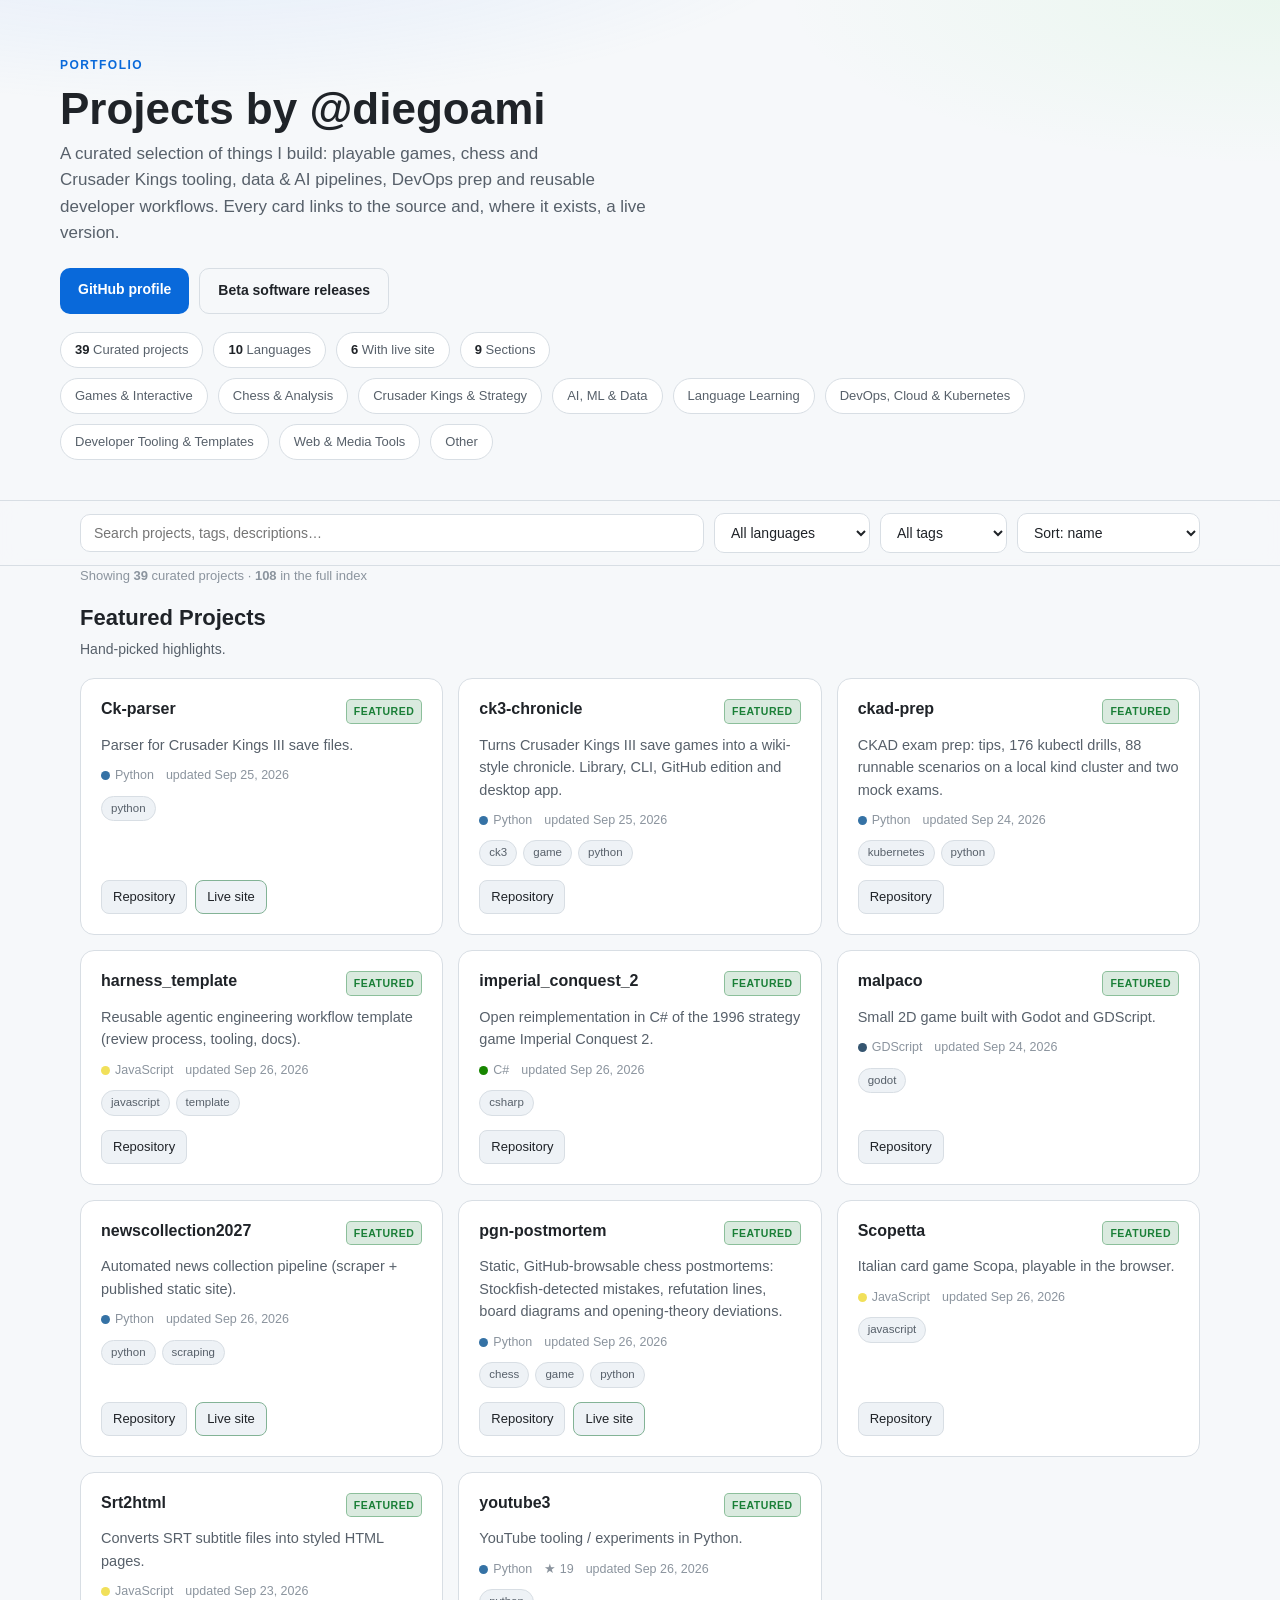
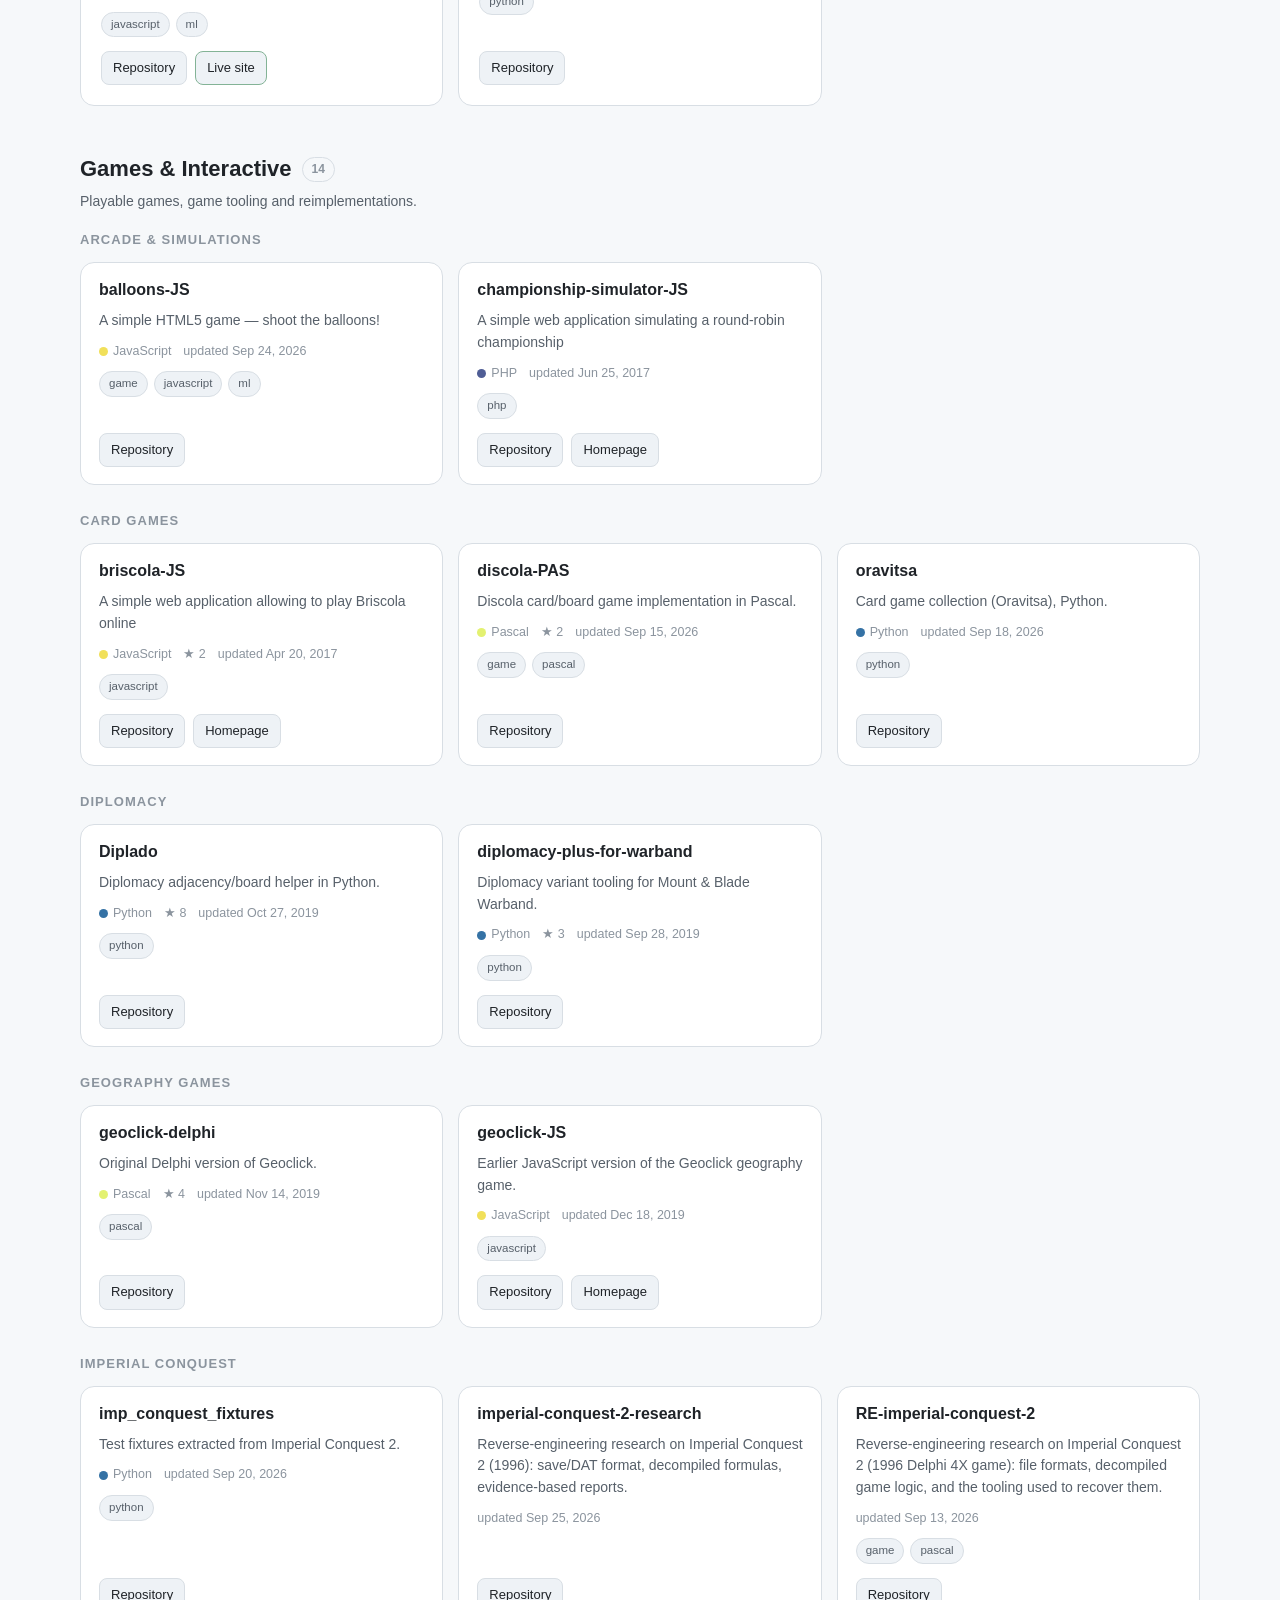
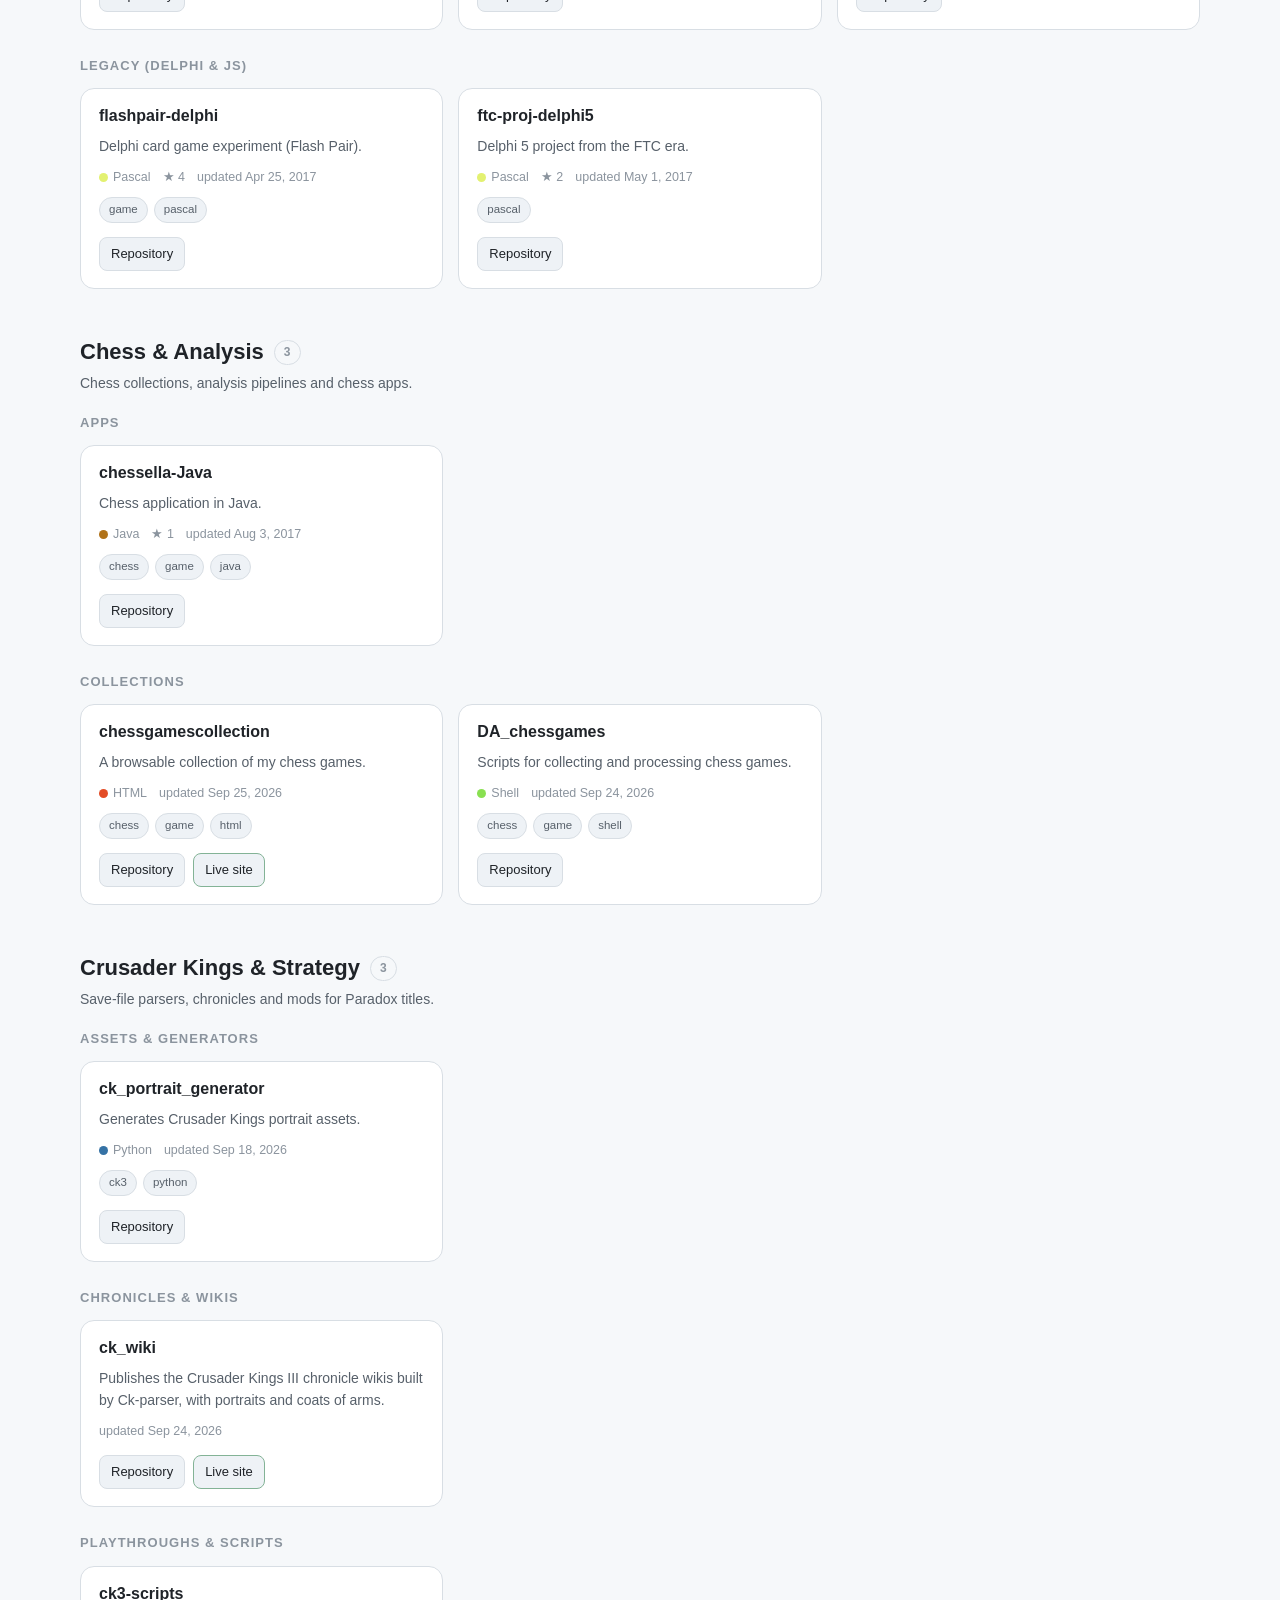
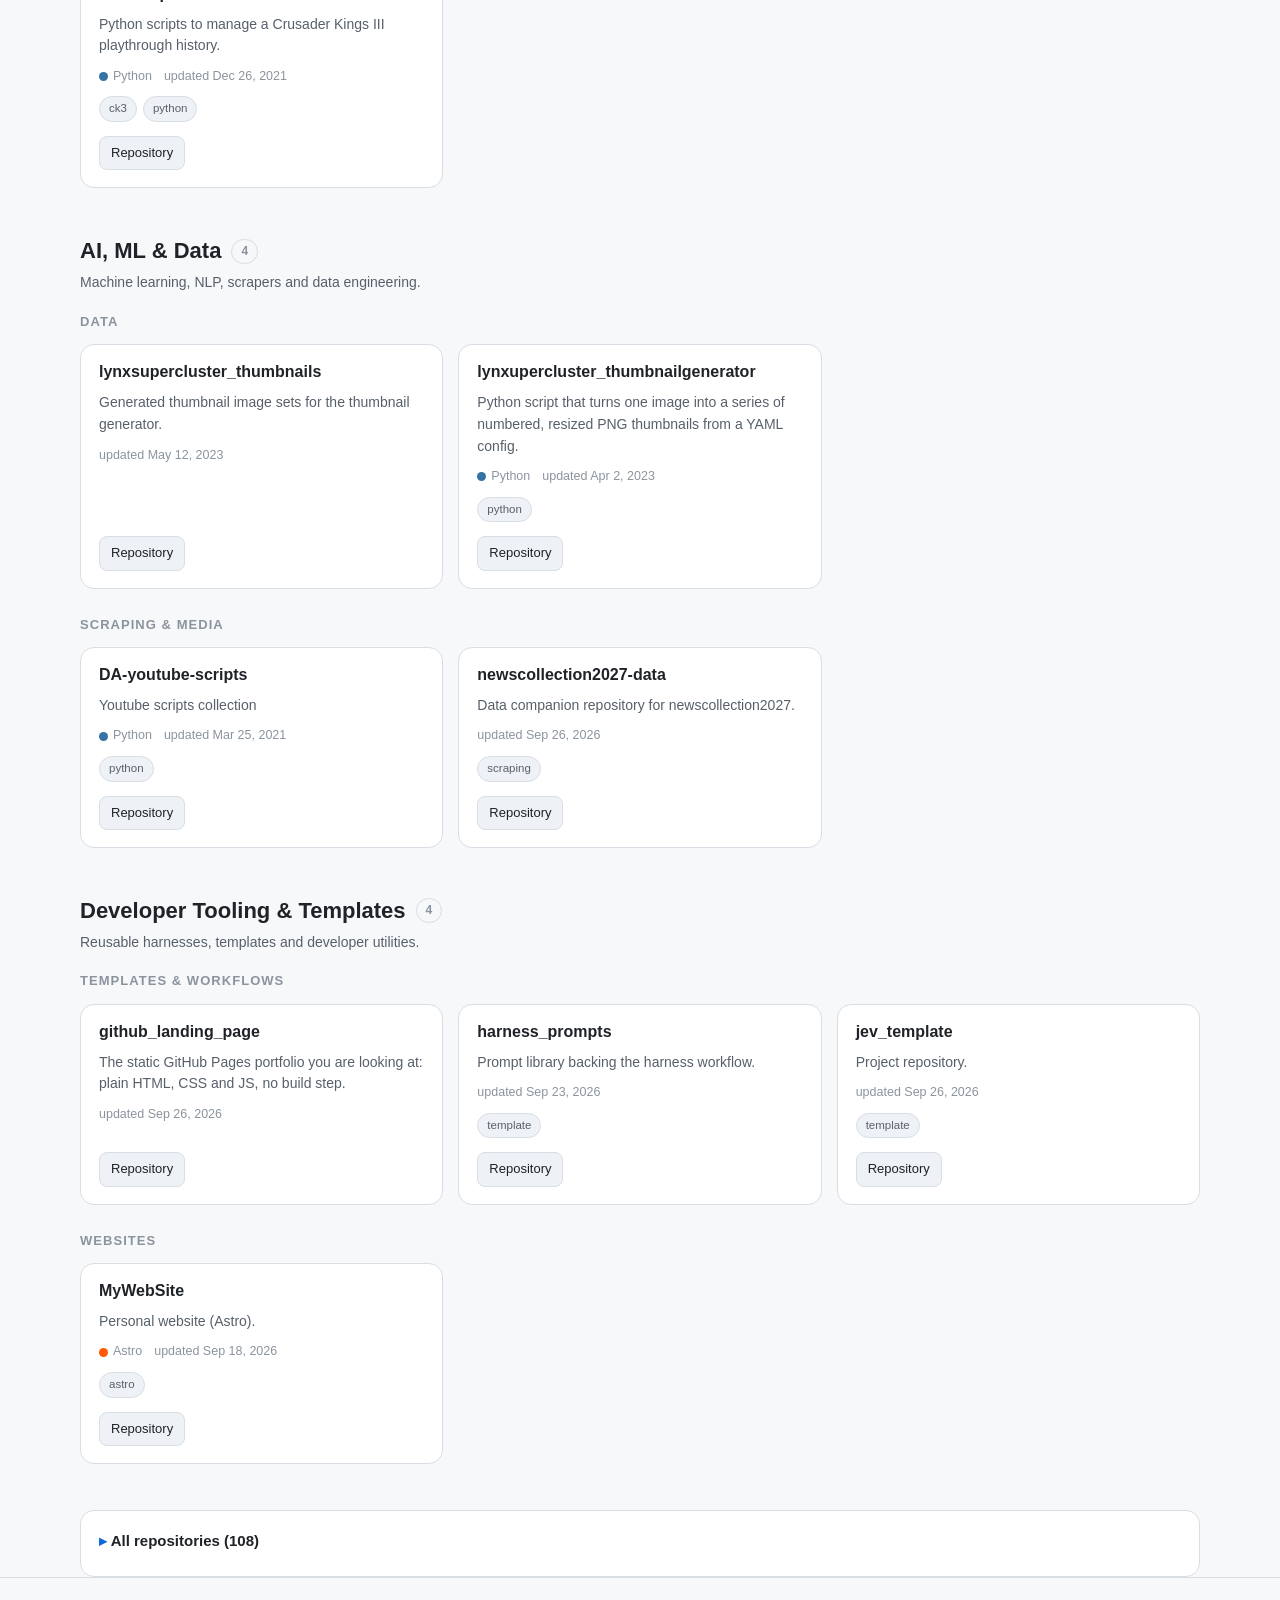
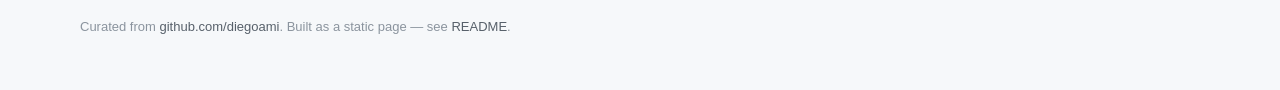
==== index.html @ a75ae745 "Hero actions, curated-only stats; regenerate public data without noise tags and release repos Co-Aut" ====
<!doctype html>
<html lang="en">
<head>
  <meta charset="utf-8" />
  <meta name="viewport" content="width=device-width, initial-scale=1" />
  <title>diegoami — Projects & Portfolio</title>
  <meta name="description" content="A curated overview of open-source projects by diegoami: games, chess tooling, Crusader Kings utilities, AI/data pipelines, DevOps prep and developer tooling." />
  <meta name="author" content="diegoami" />
  <meta property="og:title" content="diegoami — Projects & Portfolio" />
  <meta property="og:description" content="Curated open-source projects: games, chess tooling, Crusader Kings utilities, AI/data pipelines and developer tooling." />
  <meta property="og:type" content="website" />
  <link rel="stylesheet" href="assets/styles.css" />
  <script>window.__SITE_MODE__ = "public";</script>
</head>
<body>
  <header class="hero">
    <div class="wrap hero-inner">
      <div class="eyebrow">Portfolio</div>
      <h1>Projects by @diegoami</h1>
      <p class="lead">
        A curated selection of things I build: playable games, chess and
        Crusader&nbsp;Kings tooling, data &amp; AI pipelines, DevOps prep and
        reusable developer workflows. Every card links to the source and, where
        it exists, a live version.
      </p>
      <div class="hero-actions">
        <a class="btn" href="https://github.com/diegoami" target="_blank" rel="noopener">GitHub profile</a>
        <a class="btn ghost" href="releases.html">Beta software releases</a>
      </div>
      <div class="stats" id="stats"></div>
      <div class="stats" id="nav" style="margin-top:10px"></div>
    </div>
  </header>

  <div class="controls">
    <div class="wrap controls-inner">
      <input id="search" type="search" placeholder="Search projects, tags, descriptions…" aria-label="Search projects" />
      <select id="langFilter" aria-label="Filter by language"></select>
      <select id="tagFilter" aria-label="Filter by tag"></select>
      <select id="sortFilter" aria-label="Sort">
        <option value="name">Sort: name</option>
        <option value="pushed">Sort: recently updated</option>
        <option value="stars">Sort: stars</option>
      </select>
    </div>
  </div>

  <main class="wrap">
    <div id="app"></div>
  </main>

  <footer>
    <div class="wrap">
      <p>
        Curated from <a href="https://github.com/diegoami" target="_blank" rel="noopener">github.com/diegoami</a>.
        Built as a static page — see <a href="README.md">README</a>.
      </p>
    </div>
  </footer>

  <script src="assets/app.js"></script>
</body>
</html>
---- assets/styles.css ----
:root {
  --bg: #0d1117;
  --bg-elev: #161b22;
  --bg-elev-2: #1c2330;
  --border: #2d3540;
  --text: #e6edf3;
  --text-dim: #9aa7b4;
  --text-faint: #6e7d8c;
  --accent: #6ea8fe;
  --accent-2: #7ee787;
  --warn: #f0b429;
  --danger: #ff7b72;
  --radius: 14px;
  --shadow: 0 6px 24px rgba(0, 0, 0, 0.35);
  --max: 1160px;
}

@media (prefers-color-scheme: light) {
  :root {
    --bg: #f6f8fa;
    --bg-elev: #ffffff;
    --bg-elev-2: #eef2f6;
    --border: #d8dee4;
    --text: #1f2328;
    --text-dim: #57606a;
    --text-faint: #8b949e;
    --accent: #0969da;
    --accent-2: #1a7f37;
    --warn: #9a6700;
    --danger: #cf222e;
    --shadow: 0 6px 18px rgba(27, 31, 36, 0.08);
  }
}

* { box-sizing: border-box; }

html { scroll-behavior: smooth; }

body {
  margin: 0;
  background: var(--bg);
  color: var(--text);
  font: 16px/1.55 -apple-system, BlinkMacSystemFont, "Segoe UI", Roboto, Helvetica, Arial, sans-serif;
  -webkit-font-smoothing: antialiased;
}

a { color: var(--accent); text-decoration: none; }
a:hover { text-decoration: underline; }

.wrap { max-width: var(--max); margin: 0 auto; padding: 0 20px; }

/* ---------- Hero ---------- */
.hero {
  border-bottom: 1px solid var(--border);
  background:
    radial-gradient(1100px 340px at 15% -20%, rgba(110, 168, 254, 0.16), transparent 60%),
    radial-gradient(900px 300px at 100% 0%, rgba(126, 231, 135, 0.10), transparent 55%);
}
.hero-inner { padding: 56px 0 40px; }
.eyebrow {
  text-transform: uppercase;
  letter-spacing: 0.12em;
  font-size: 12px;
  font-weight: 700;
  color: var(--accent);
}
.hero h1 { margin: 10px 0 8px; font-size: clamp(28px, 5vw, 44px); line-height: 1.1; }
.hero p.lead { max-width: 62ch; color: var(--text-dim); font-size: 17px; margin: 0 0 22px; }

.stats { display: flex; flex-wrap: wrap; gap: 10px; margin-top: 6px; }
.stat {
  background: var(--bg-elev);
  border: 1px solid var(--border);
  border-radius: 999px;
  padding: 7px 14px;
  font-size: 13px;
  color: var(--text-dim);
}
.stat b { color: var(--text); }

/* ---------- Admin banner ---------- */
.admin-banner {
  background: linear-gradient(90deg, rgba(240, 180, 41, 0.18), rgba(255, 123, 114, 0.14));
  border-bottom: 1px solid var(--border);
  color: var(--text);
  font-size: 14px;
  padding: 10px 0;
}
.admin-banner .wrap { display: flex; gap: 10px; align-items: center; flex-wrap: wrap; }
.admin-banner strong { color: var(--warn); }

/* ---------- Controls ---------- */
.controls {
  position: sticky;
  top: 0;
  z-index: 20;
  background: color-mix(in srgb, var(--bg) 88%, transparent);
  backdrop-filter: blur(10px);
  border-bottom: 1px solid var(--border);
  padding: 12px 0;
}
.controls-inner { display: flex; gap: 10px; flex-wrap: wrap; align-items: center; }
.controls input[type="search"] {
  flex: 1 1 240px;
  min-width: 180px;
  background: var(--bg-elev);
  border: 1px solid var(--border);
  color: var(--text);
  border-radius: 10px;
  padding: 10px 13px;
  font-size: 14px;
}
.controls select {
  background: var(--bg-elev);
  border: 1px solid var(--border);
  color: var(--text);
  border-radius: 10px;
  padding: 10px 12px;
  font-size: 14px;
}
.controls input:focus, .controls select:focus { outline: 2px solid var(--accent); outline-offset: 1px; }
.result-count { color: var(--text-faint); font-size: 13px; margin-left: auto; }

/* ---------- Sections ---------- */
main { padding: 32px 0 64px; }
.section { margin-bottom: 46px; scroll-margin-top: 84px; }
.section-head { margin-bottom: 18px; }
.section-head h2 { margin: 0 0 4px; font-size: 22px; display: flex; align-items: center; gap: 10px; }
.section-head h2 .count {
  font-size: 12px; font-weight: 600; color: var(--text-faint);
  border: 1px solid var(--border); border-radius: 999px; padding: 2px 9px;
}
.section-head p { margin: 0; color: var(--text-dim); font-size: 14px; }

.subsection { margin: 0 0 26px; }
.subsection h3 {
  margin: 0 0 12px;
  font-size: 13px;
  text-transform: uppercase;
  letter-spacing: 0.08em;
  color: var(--text-faint);
  font-weight: 700;
}

/* ---------- Cards ---------- */
.grid { display: grid; gap: 15px; grid-template-columns: repeat(auto-fill, minmax(310px, 1fr)); }
.grid.featured { grid-template-columns: repeat(auto-fill, minmax(340px, 1fr)); }

.card {
  background: var(--bg-elev);
  border: 1px solid var(--border);
  border-radius: var(--radius);
  padding: 17px 18px;
  display: flex;
  flex-direction: column;
  gap: 10px;
  transition: transform 0.14s ease, border-color 0.14s ease, box-shadow 0.14s ease;
}
.card:hover { transform: translateY(-3px); border-color: color-mix(in srgb, var(--accent) 55%, var(--border)); box-shadow: var(--shadow); }
.card.featured { padding: 20px; }
.card.is-private { border-left: 3px solid var(--danger); }
.card.is-archived { border-left: 3px solid var(--text-faint); opacity: 0.92; }
.card.is-fork { border-left: 3px solid var(--warn); }

.card-top { display: flex; align-items: flex-start; gap: 10px; justify-content: space-between; }
.card h4 { margin: 0; font-size: 16px; line-height: 1.25; word-break: break-word; }
.card h4 a { color: var(--text); }
.card h4 a:hover { color: var(--accent); text-decoration: none; }
.card .summary { margin: 0; color: var(--text-dim); font-size: 14px; }
.card.featured .summary { font-size: 14.5px; }

/* ---------- Beta release directory ---------- */
#releases.grid { grid-template-columns: repeat(auto-fill, minmax(min(100%, 310px), 1fr)); }
.release-card h3 { margin: 0; font-size: 17px; line-height: 1.25; }
.release-card .card-top { align-items: center; }
.release-badge { color: var(--accent-2); background: color-mix(in srgb, var(--accent-2) 14%, transparent); border-color: color-mix(in srgb, var(--accent-2) 38%, transparent); }
.release-hint { margin: 0; color: var(--text-faint); font-size: 13px; }

.meta { display: flex; flex-wrap: wrap; gap: 6px 12px; color: var(--text-faint); font-size: 12.5px; align-items: center; }
.lang-dot { width: 9px; height: 9px; border-radius: 50%; display: inline-block; margin-right: 5px; vertical-align: middle; }

.tags { display: flex; flex-wrap: wrap; gap: 6px; }
.tag {
  font-size: 11.5px;
  color: var(--text-dim);
  background: var(--bg-elev-2);
  border: 1px solid var(--border);
  border-radius: 999px;
  padding: 3px 9px;
  cursor: pointer;
}
.tag:hover { color: var(--text); border-color: var(--accent); }

.badges { display: flex; flex-wrap: wrap; gap: 5px; }
.badge {
  font-size: 10.5px; font-weight: 700; text-transform: uppercase; letter-spacing: 0.05em;
  border-radius: 5px; padding: 3px 7px; border: 1px solid transparent;
}
.badge.private { background: color-mix(in srgb, var(--danger) 18%, transparent); color: var(--danger); border-color: color-mix(in srgb, var(--danger) 40%, transparent); }
.badge.archived { background: color-mix(in srgb, var(--text-faint) 18%, transparent); color: var(--text-dim); border-color: var(--border); }
.badge.fork { background: color-mix(in srgb, var(--warn) 16%, transparent); color: var(--warn); border-color: color-mix(in srgb, var(--warn) 40%, transparent); }
.badge.make-public { background: color-mix(in srgb, var(--accent-2) 16%, transparent); color: var(--accent-2); border-color: color-mix(in srgb, var(--accent-2) 40%, transparent); }

.links { display: flex; flex-wrap: wrap; gap: 8px; margin-top: auto; padding-top: 4px; }
.links a {
  font-size: 13px; border: 1px solid var(--border); border-radius: 8px; padding: 6px 11px;
  color: var(--text); background: var(--bg-elev-2); display: inline-flex; align-items: center; gap: 6px;
}
.links a:hover { border-color: var(--accent); color: var(--accent); text-decoration: none; }
.links a.live { border-color: color-mix(in srgb, var(--accent-2) 45%, var(--border)); }

.reason {
  font-size: 12.5px;
  color: var(--text-faint);
  border-top: 1px dashed var(--border);
  padding-top: 9px;
  margin-top: 2px;
}
.reason b { color: var(--text-dim); }

.empty { color: var(--text-faint); padding: 18px 0; }

/* ---------- Legend ---------- */
.legend { display: flex; flex-wrap: wrap; gap: 8px; margin: 0 0 28px; }
.legend .badge { cursor: default; }

footer {
  border-top: 1px solid var(--border);
  color: var(--text-faint);
  font-size: 13px;
  padding: 26px 0 40px;
}
footer a { color: var(--text-dim); }

/* ---------- Passphrase gate (admin) ---------- */
.gate {
  max-width: 460px;
  margin: 72px auto;
  background: var(--bg-elev);
  border: 1px solid var(--border);
  border-radius: var(--radius);
  padding: 30px;
  box-shadow: var(--shadow);
}
.gate h2 { margin: 0 0 6px; font-size: 20px; }
.gate p { color: var(--text-dim); font-size: 14px; margin: 0 0 18px; }
.gate label { display: block; font-size: 13px; color: var(--text-dim); margin-bottom: 6px; }
.gate input {
  width: 100%;
  background: var(--bg);
  border: 1px solid var(--border);
  color: var(--text);
  border-radius: 10px;
  padding: 11px 13px;
  font-size: 15px;
  margin-bottom: 14px;
}
.gate button, .btn {
  background: var(--accent);
  color: #fff;
  border: 0;
  border-radius: 10px;
  padding: 11px 18px;
  font-size: 14px;
  font-weight: 600;
  cursor: pointer;
}
.gate button:hover, .btn:hover { filter: brightness(1.08); }
.gate .error { color: var(--danger); font-size: 13px; margin-top: 12px; min-height: 18px; }
.gate .hint { color: var(--text-faint); font-size: 12px; margin-top: 14px; }

/* ---------- Dashboard (admin) ---------- */
.panels { display: grid; gap: 15px; grid-template-columns: repeat(auto-fit, minmax(260px, 1fr)); margin-bottom: 28px; }
.panel { background: var(--bg-elev); border: 1px solid var(--border); border-radius: var(--radius); padding: 16px 18px; }
.panel h3 { margin: 0 0 12px; font-size: 14px; text-transform: uppercase; letter-spacing: 0.06em; color: var(--text-faint); }
.bar-row { display: grid; grid-template-columns: 130px 1fr 44px; align-items: center; gap: 10px; font-size: 13px; margin-bottom: 7px; }
.bar-row .bar-label { color: var(--text-dim); white-space: nowrap; overflow: hidden; text-overflow: ellipsis; }
.bar-track { background: var(--bg-elev-2); border-radius: 999px; height: 8px; overflow: hidden; }
.bar-fill { height: 100%; border-radius: 999px; background: linear-gradient(90deg, var(--accent), var(--accent-2)); }
.bar-row .bar-num { text-align: right; color: var(--text-faint); }

/* ---------- Table (admin) ---------- */
.table-wrap { overflow: auto; border: 1px solid var(--border); border-radius: var(--radius); background: var(--bg-elev); }
table.repos { width: 100%; border-collapse: collapse; font-size: 13px; min-width: 900px; }
table.repos th, table.repos td { padding: 9px 12px; text-align: left; border-bottom: 1px solid var(--border); vertical-align: top; }
table.repos thead th { position: sticky; top: 0; background: var(--bg-elev-2); color: var(--text-dim); font-size: 11.5px; text-transform: uppercase; letter-spacing: 0.05em; z-index: 1; }
table.repos tbody tr:hover { background: color-mix(in srgb, var(--accent) 7%, transparent); }
table.repos td.name a { color: var(--text); font-weight: 600; }
table.repos td.name a:hover { color: var(--accent); }
table.repos .cell-tags { color: var(--text-faint); font-size: 12px; }
table.repos .why { color: var(--text-faint); font-size: 12px; max-width: 320px; }

/* ---------- Full index (public appendix) ---------- */
details.appendix {
  border: 1px solid var(--border);
  border-radius: var(--radius);
  background: var(--bg-elev);
  padding: 4px 18px 10px;
  margin-top: 10px;
}
details.appendix > summary {
  cursor: pointer;
  font-weight: 600;
  font-size: 15px;
  padding: 14px 0;
  list-style: none;
}
details.appendix > summary::-webkit-details-marker { display: none; }
details.appendix > summary::before { content: "▸ "; color: var(--accent); }
details.appendix[open] > summary::before { content: "▾ "; }
details.appendix .appendix-note { color: var(--text-faint); font-size: 13px; margin: 0 0 14px; }
.index-group { margin-bottom: 18px; }
.index-group h4 { margin: 0 0 8px; font-size: 12px; text-transform: uppercase; letter-spacing: 0.07em; color: var(--text-faint); }
.index-rows { display: grid; gap: 2px; }
.index-row {
  display: grid;
  grid-template-columns: minmax(180px, 1.4fr) 110px 1fr auto;
  gap: 12px;
  align-items: baseline;
  padding: 6px 4px;
  border-bottom: 1px dashed var(--border);
  font-size: 13.5px;
}
.index-row:last-child { border-bottom: 0; }
.index-row .idx-name { font-weight: 600; }
.index-row .idx-name a { color: var(--text); }
.index-row .idx-name a:hover { color: var(--accent); }
.index-row .idx-lang { color: var(--text-faint); font-size: 12.5px; }
.index-row .idx-desc { color: var(--text-dim); font-size: 12.5px; overflow: hidden; text-overflow: ellipsis; white-space: nowrap; }
.index-row .idx-links a { font-size: 12px; margin-left: 10px; color: var(--text-dim); }
.index-row .idx-links a:hover { color: var(--accent); }
.index-row .legacy-flag { color: var(--warn); font-size: 10.5px; font-weight: 700; text-transform: uppercase; margin-left: 8px; }

@media (max-width: 560px) {
  .hero-inner { padding: 40px 0 30px; }
  .grid { grid-template-columns: 1fr; }
  .result-count { width: 100%; margin-left: 0; }
  .index-row { grid-template-columns: 1fr; gap: 2px; }
  .index-row .idx-desc { white-space: normal; }
}

/* ---------- Admin write actions ---------- */
.conn-row { display: flex; gap: 10px; flex-wrap: wrap; align-items: center; margin-bottom: 10px; }
.conn-row input {
  flex: 1 1 280px;
  min-width: 200px;
  background: var(--bg);
  border: 1px solid var(--border);
  color: var(--text);
  border-radius: 10px;
  padding: 9px 12px;
  font-size: 14px;
}
.conn-state { font-size: 13px; color: var(--text-dim); display: flex; align-items: center; gap: 8px; }
.btn.small { padding: 5px 10px; font-size: 12px; font-weight: 600; border-radius: 7px; }
.btn.ghost { background: transparent; color: var(--text); border: 1px solid var(--border); }
.btn.ghost:hover { border-color: var(--accent); color: var(--accent); filter: none; }
.btn:disabled { opacity: 0.45; cursor: not-allowed; }
.row-actions { display: flex; gap: 6px; flex-wrap: wrap; }
.status { font-size: 13px; margin-top: 8px; min-height: 16px; }
.status.ok { color: var(--accent-2); }
.status.err { color: var(--danger); }
table.repos tr.dirty { background: color-mix(in srgb, var(--warn) 10%, transparent); }
.changed-flag { color: var(--warn); }

.hero-actions { display: flex; flex-wrap: wrap; gap: 10px; margin: 0 0 18px; }
.hero-actions .btn { display: inline-block; text-decoration: none; }
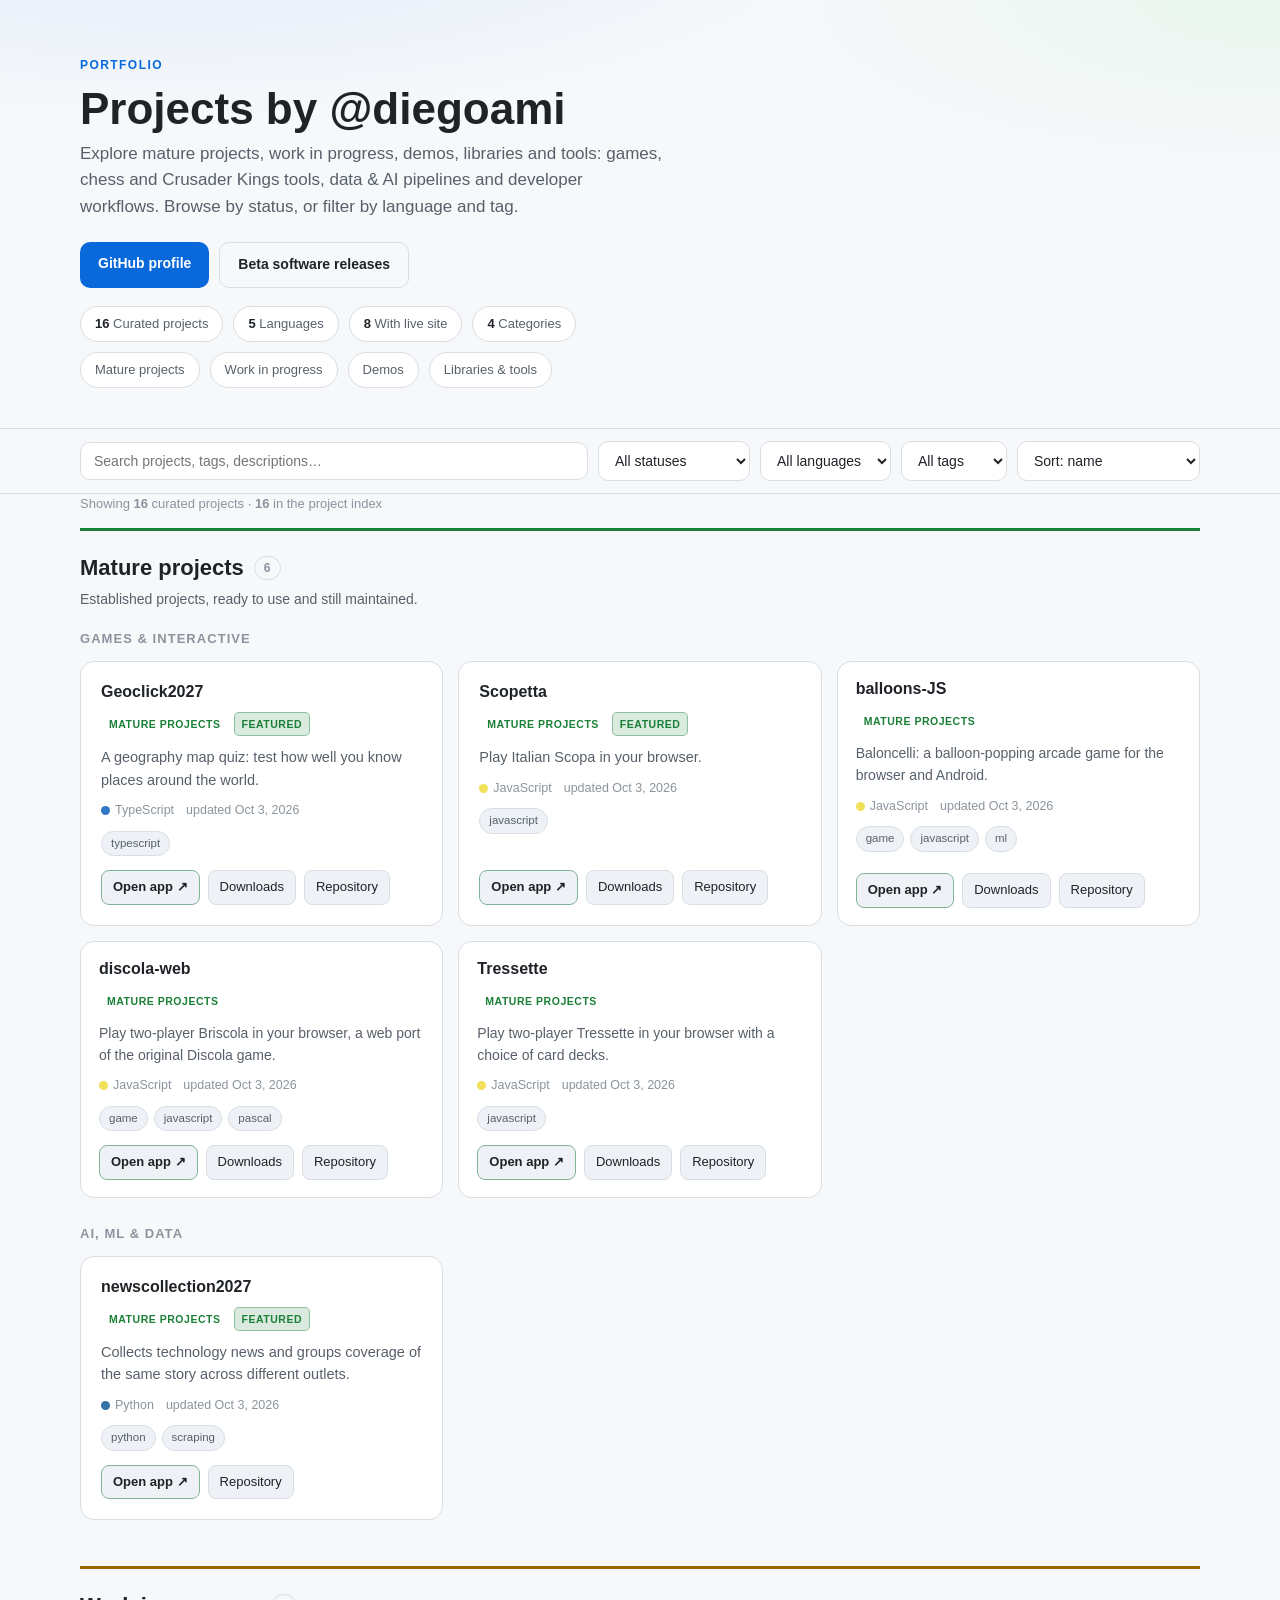
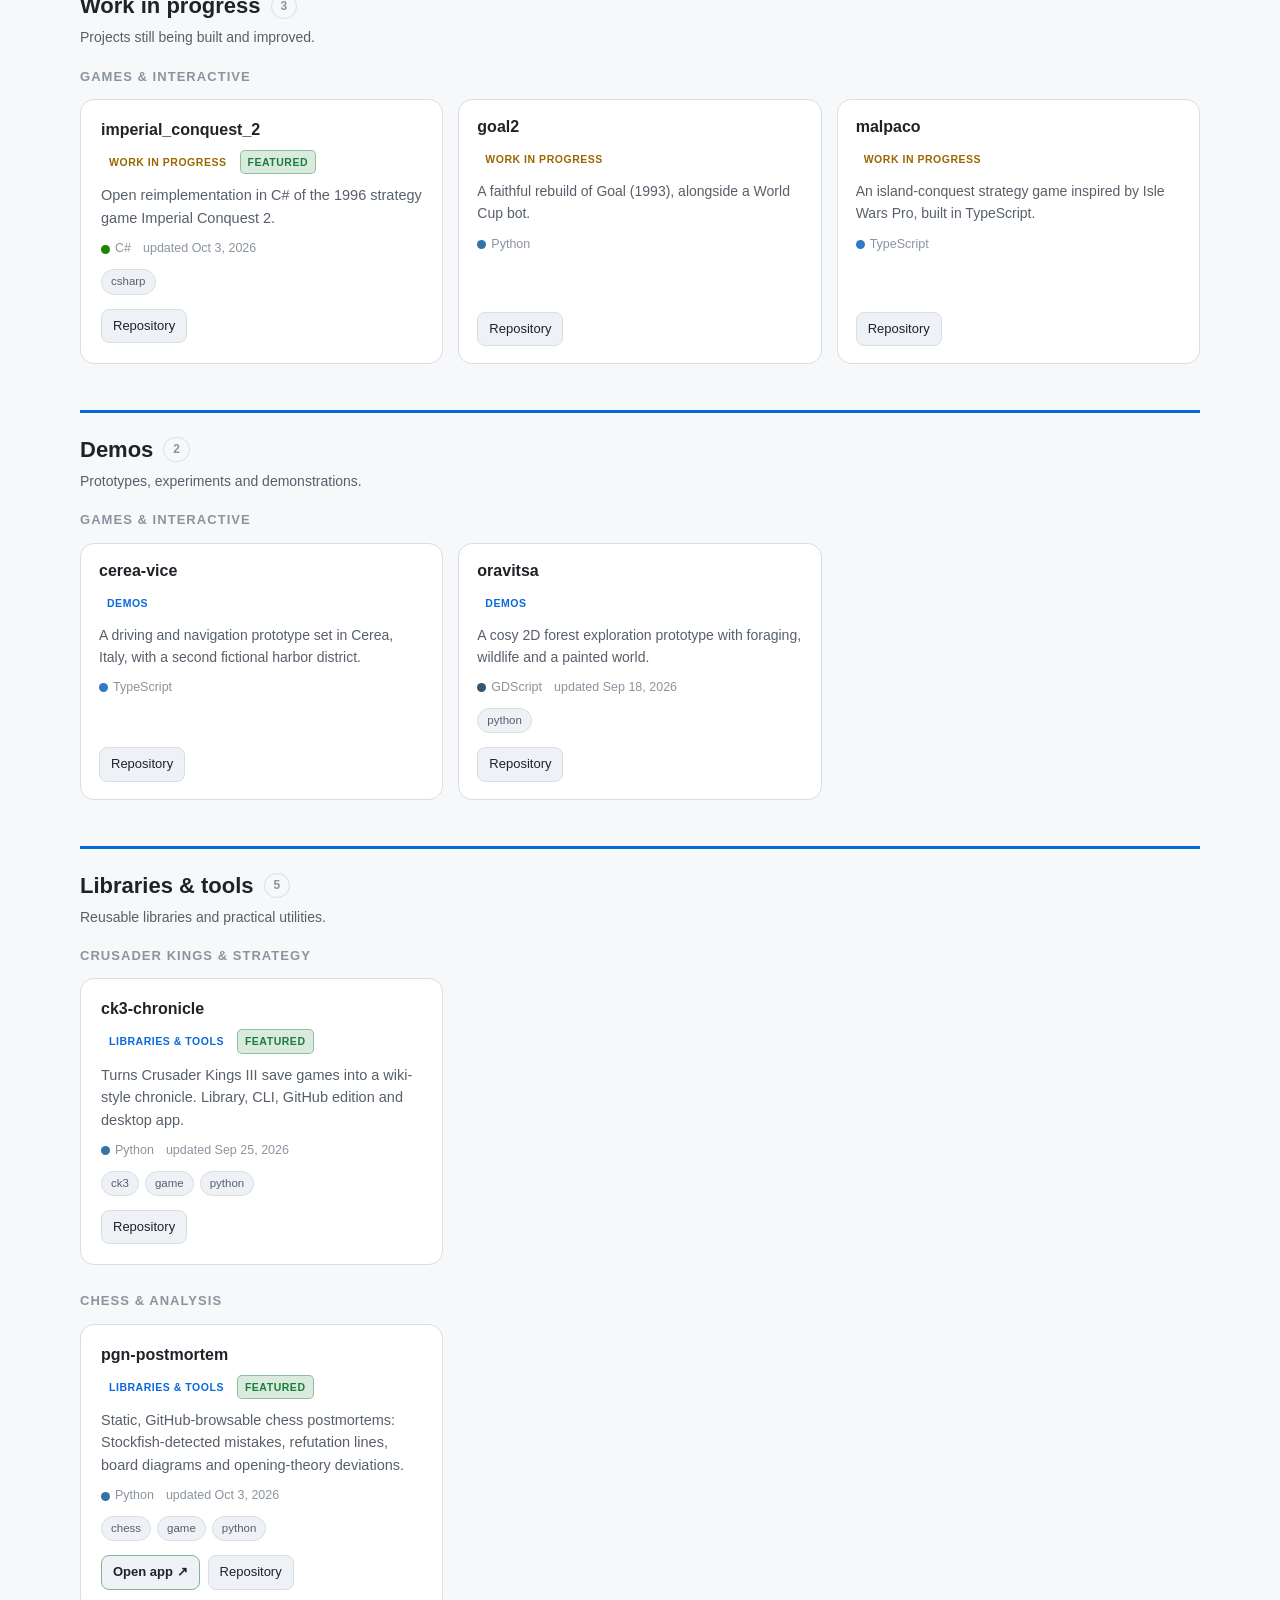
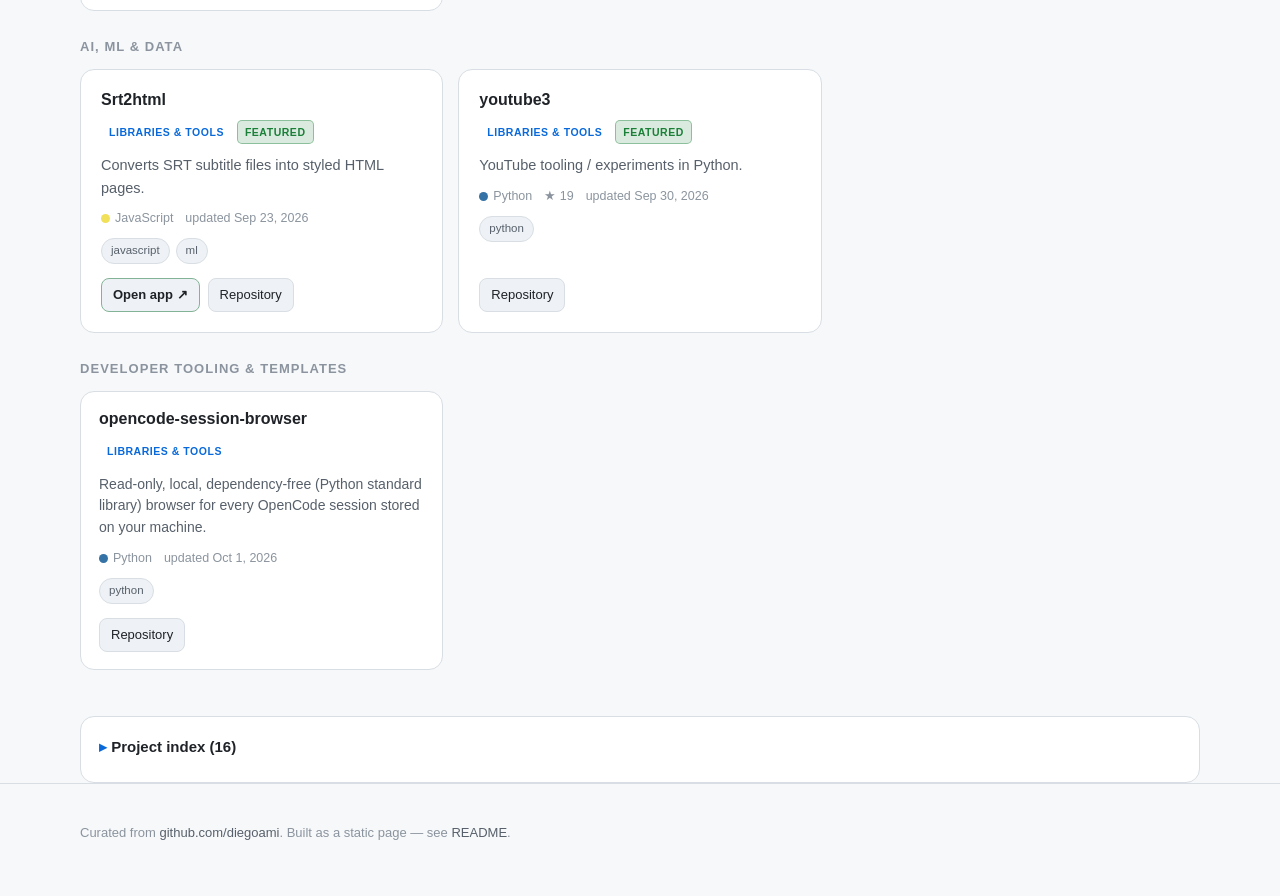
==== commit a66f2b11: "Organize portfolio into configurable project categories" ====
--- a/index.html
+++ b/index.html
@@ -18,23 +18,23 @@
       <div class="eyebrow">Portfolio</div>
       <h1>Projects by @diegoami</h1>
       <p class="lead">
-        A curated selection of things I build: playable games, chess and
-        Crusader&nbsp;Kings tooling, data &amp; AI pipelines, DevOps prep and
-        reusable developer workflows. Every card links to the source and, where
-        it exists, a live version.
+        Explore mature projects, work in progress, demos, libraries and tools: games, chess and
+        Crusader&nbsp;Kings tools, data &amp; AI pipelines and developer workflows.
+        Browse by status, or filter by language and tag.
       </p>
       <div class="hero-actions">
         <a class="btn" href="https://github.com/diegoami" target="_blank" rel="noopener">GitHub profile</a>
         <a class="btn ghost" href="releases.html">Beta software releases</a>
       </div>
       <div class="stats" id="stats"></div>
-      <div class="stats" id="nav" style="margin-top:10px"></div>
+      <nav class="stats" id="nav" style="margin-top:10px" aria-label="Project categories"></nav>
     </div>
   </header>
 
   <div class="controls">
     <div class="wrap controls-inner">
       <input id="search" type="search" placeholder="Search projects, tags, descriptions…" aria-label="Search projects" />
+      <select id="statusFilter" aria-label="Filter by project status"></select>
       <select id="langFilter" aria-label="Filter by language"></select>
       <select id="tagFilter" aria-label="Filter by tag"></select>
       <select id="sortFilter" aria-label="Sort">
@@ -58,6 +58,6 @@
     </div>
   </footer>
 
-  <script src="assets/app.js"></script>
+  <script type="module" src="assets/app.js"></script>
 </body>
 </html>
--- a/assets/styles.css
+++ b/assets/styles.css
@@ -56,7 +56,7 @@
     radial-gradient(1100px 340px at 15% -20%, rgba(110, 168, 254, 0.16), transparent 60%),
     radial-gradient(900px 300px at 100% 0%, rgba(126, 231, 135, 0.10), transparent 55%);
 }
-.hero-inner { padding: 56px 0 40px; }
+.hero-inner { padding: 56px 20px 40px; }
 .eyebrow {
   text-transform: uppercase;
   letter-spacing: 0.12em;
@@ -131,6 +131,17 @@
   border: 1px solid var(--border); border-radius: 999px; padding: 2px 9px;
 }
 .section-head p { margin: 0; color: var(--text-dim); font-size: 14px; }
+.status-section { border-top: 3px solid var(--border); padding-top: 20px; }
+.status-section.status-mature { border-color: var(--accent-2); }
+.status-section.status-wip { border-color: var(--warn); }
+.status-section.status-demo { border-color: var(--accent); }
+.status-section.status-tools { border-color: var(--accent); }
+.badge.status-mature { color: var(--accent-2); }
+.badge.status-wip { color: var(--warn); }
+.badge.status-demo { color: var(--accent); }
+.badge.status-tools { color: var(--accent); }
+.links a.live { font-weight: 700; }
+.status-section .card-top { flex-direction: column; }
 
 .subsection { margin: 0 0 26px; }
 .subsection h3 {
@@ -332,7 +343,8 @@
 .index-row .legacy-flag { color: var(--warn); font-size: 10.5px; font-weight: 700; text-transform: uppercase; margin-left: 8px; }
 
 @media (max-width: 560px) {
-  .hero-inner { padding: 40px 0 30px; }
+  .hero-inner { padding: 40px 20px 30px; }
+  .controls { position: static; }
   .grid { grid-template-columns: 1fr; }
   .result-count { width: 100%; margin-left: 0; }
   .index-row { grid-template-columns: 1fr; gap: 2px; }
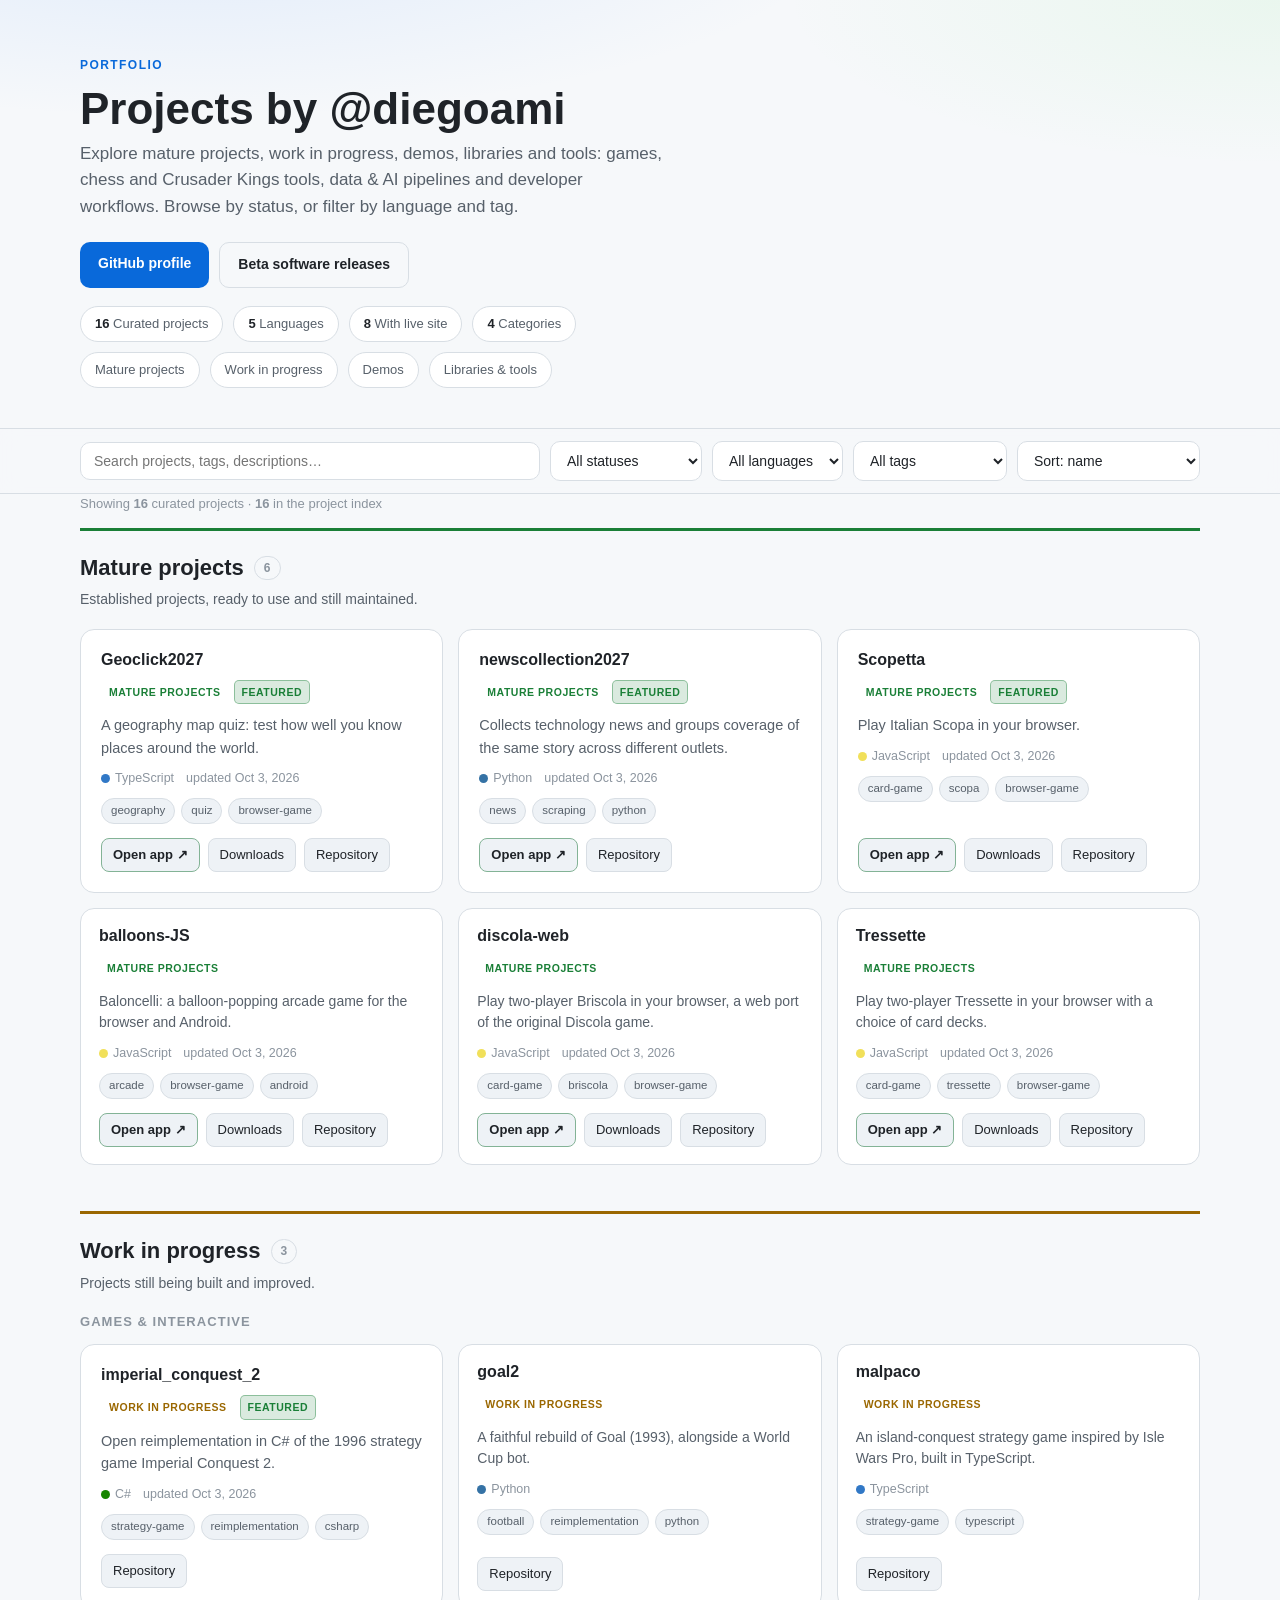
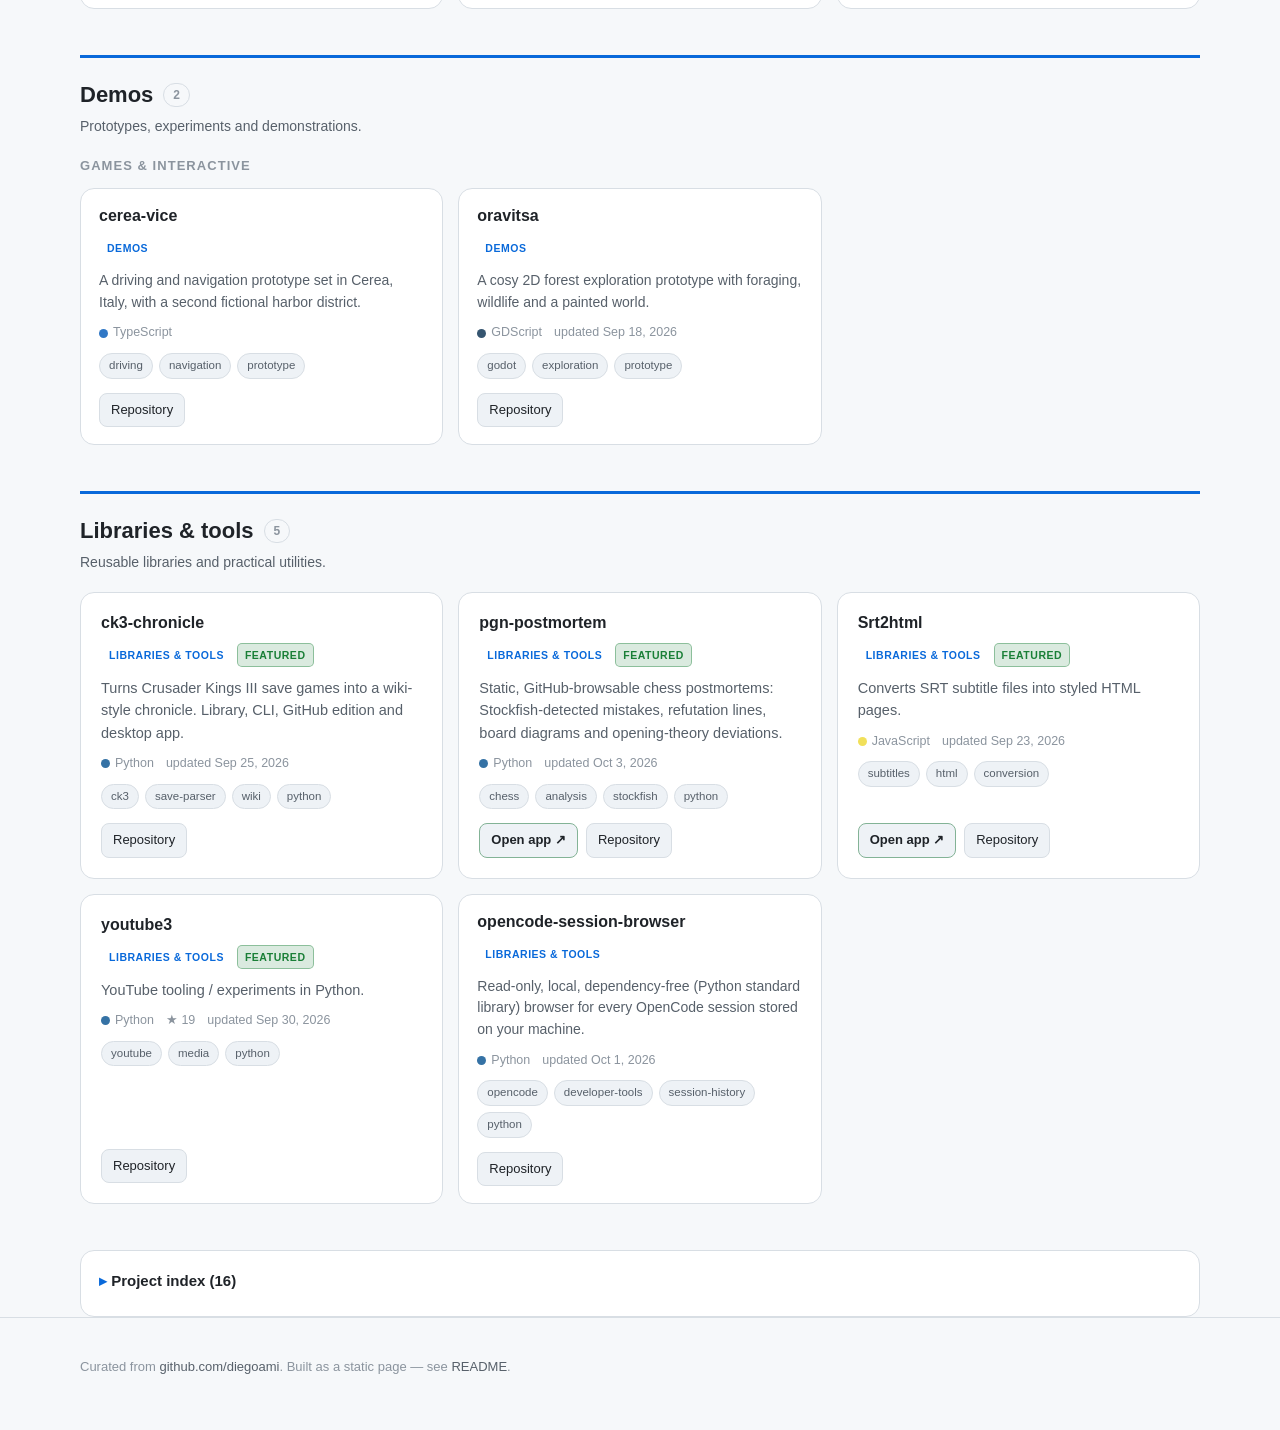
==== commit 44e8a9ba: "Version portfolio scripts to avoid stale schema validators" ====
--- a/index.html
+++ b/index.html
@@ -58,6 +58,6 @@
     </div>
   </footer>
 
-  <script type="module" src="assets/app.js"></script>
+  <script type="module" src="assets/app.js?v=20261025-tags"></script>
 </body>
 </html>
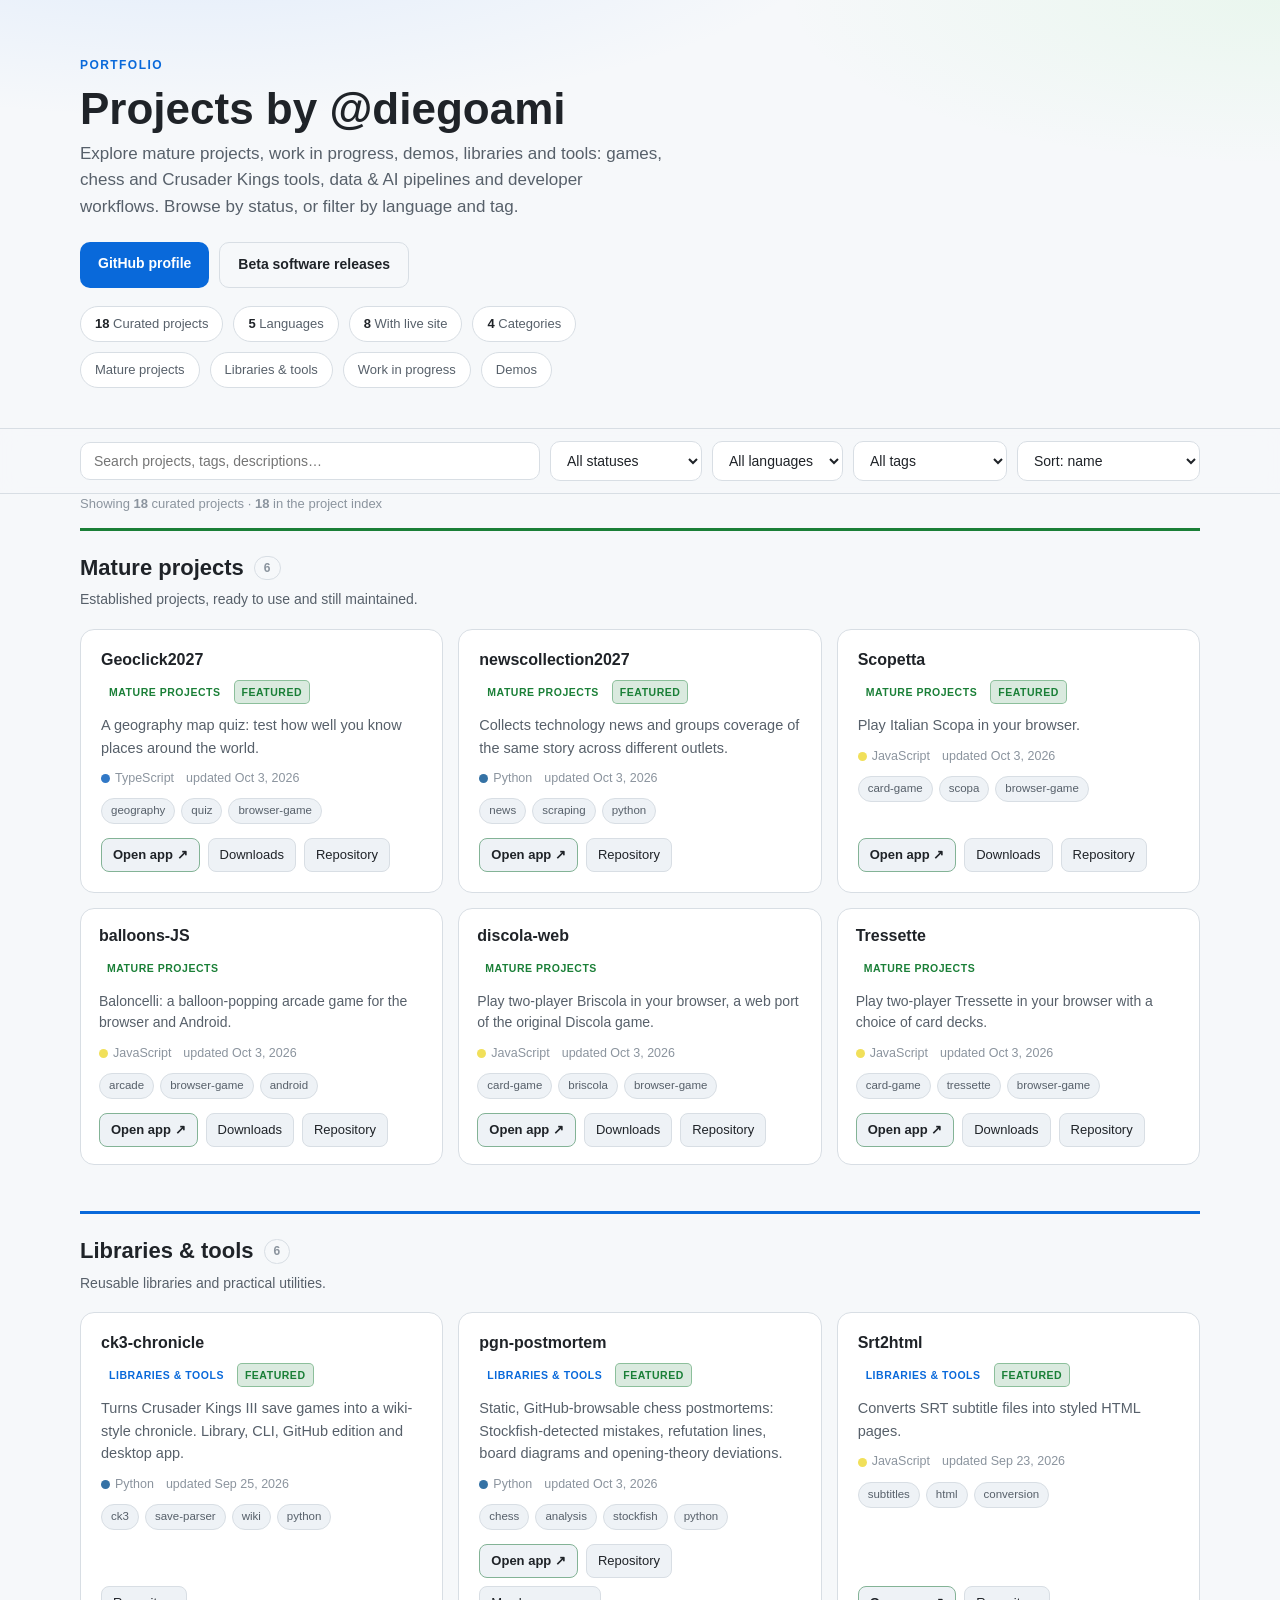
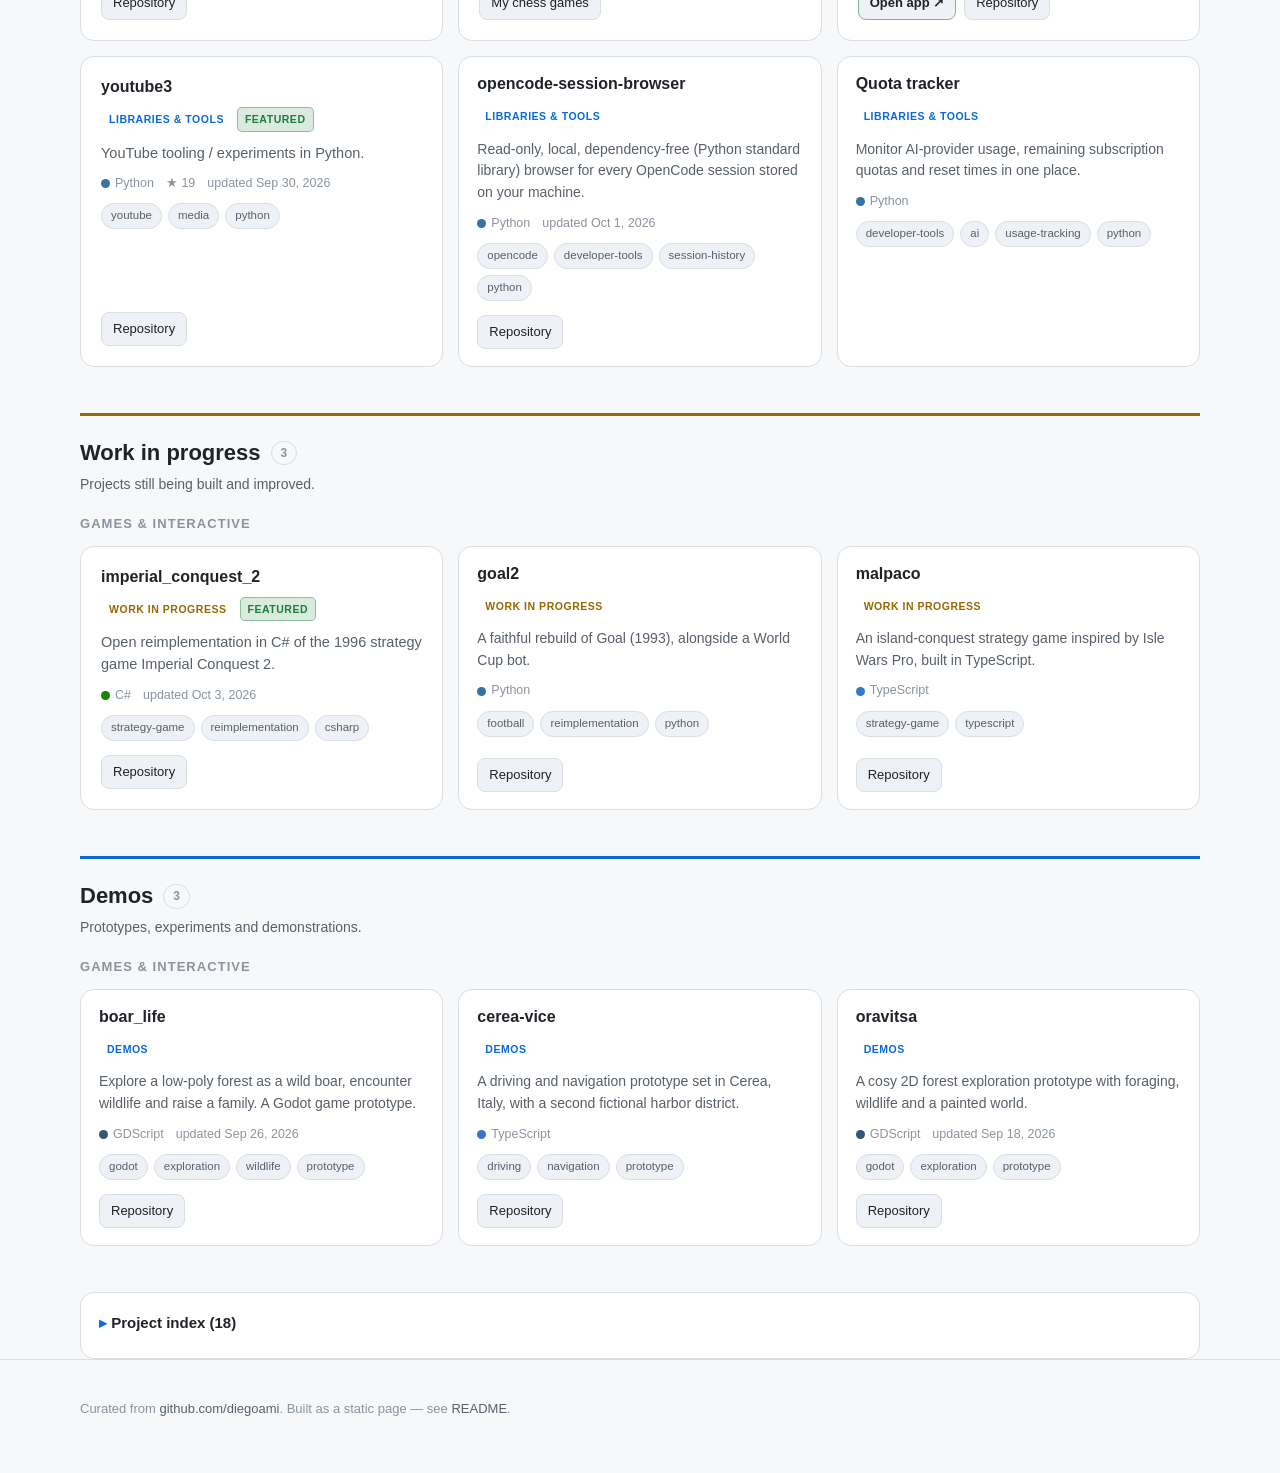
==== commit c81be1ff: "Add chess archive link and quota tool, and reorder categories" ====
--- a/index.html
+++ b/index.html
@@ -58,6 +58,6 @@
     </div>
   </footer>
 
-  <script type="module" src="assets/app.js?v=20261025-tags"></script>
+  <script type="module" src="assets/app.js?v=20261025-links"></script>
 </body>
 </html>
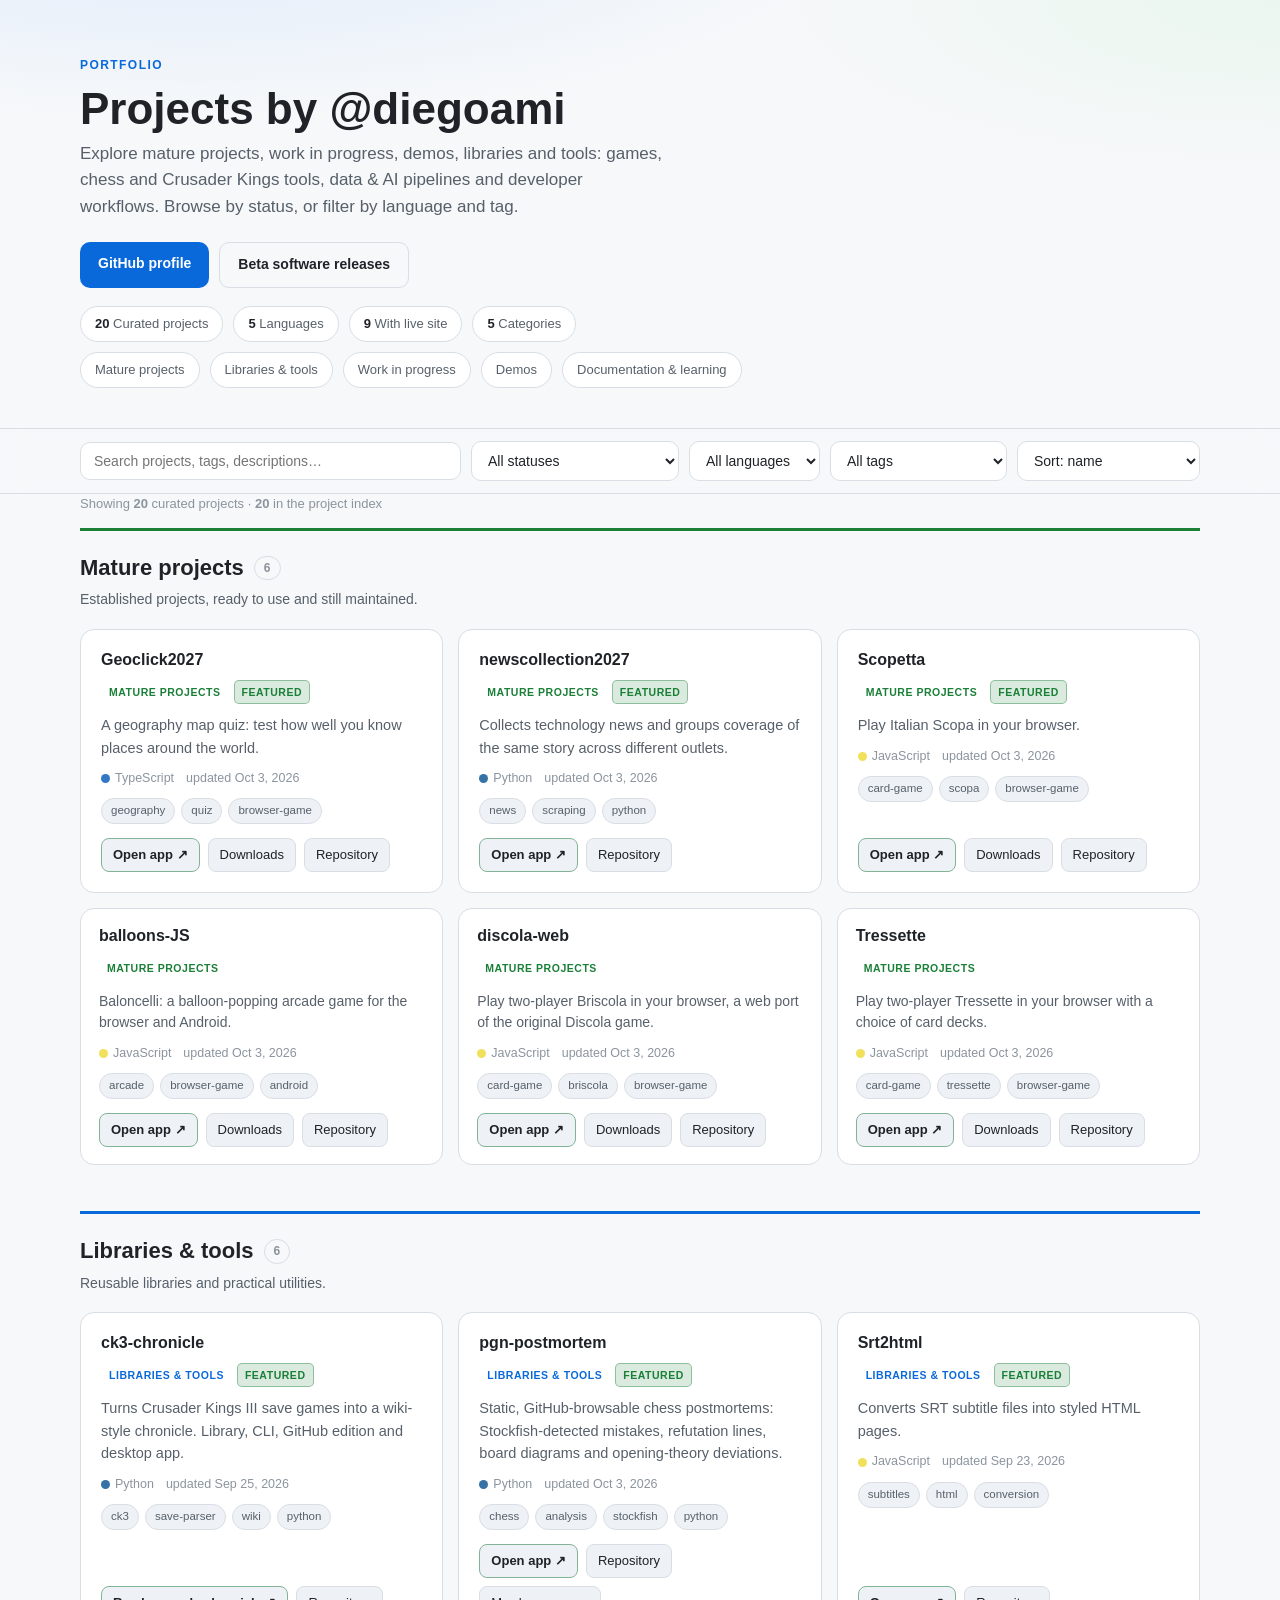
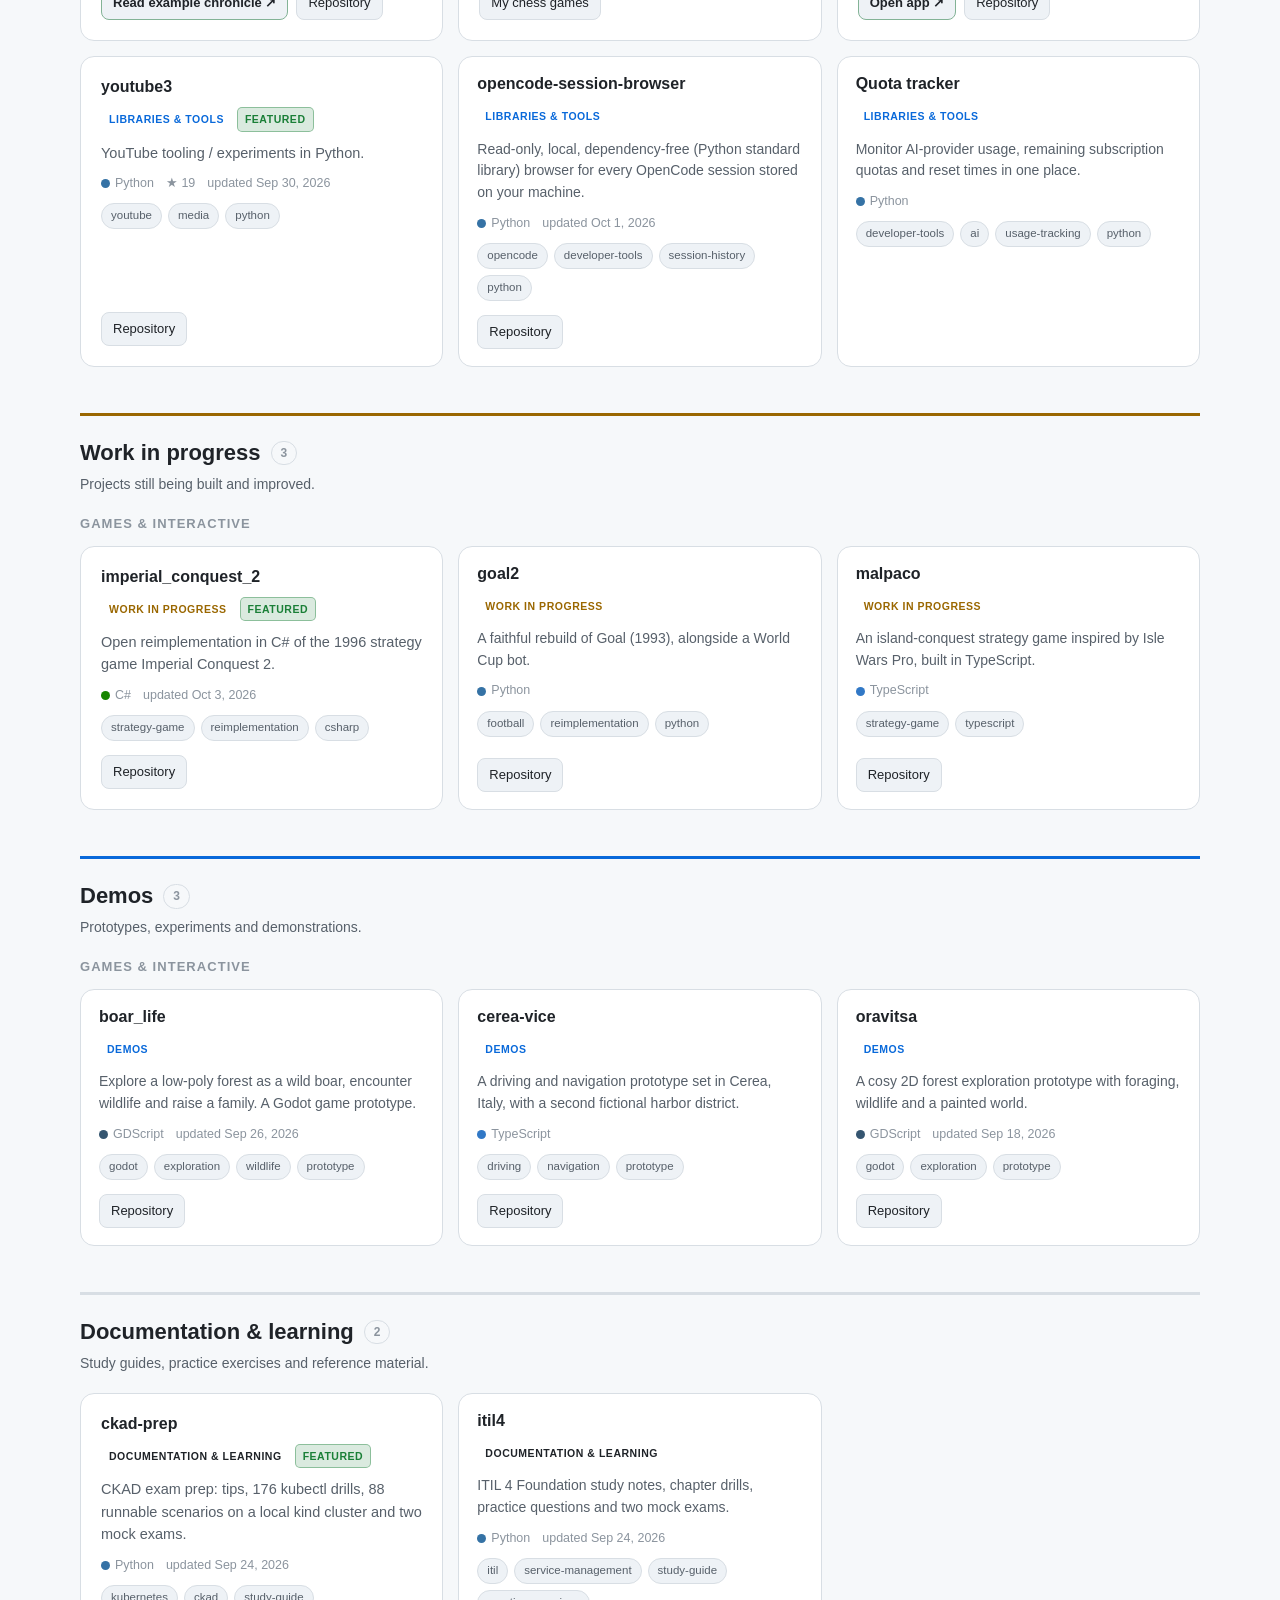
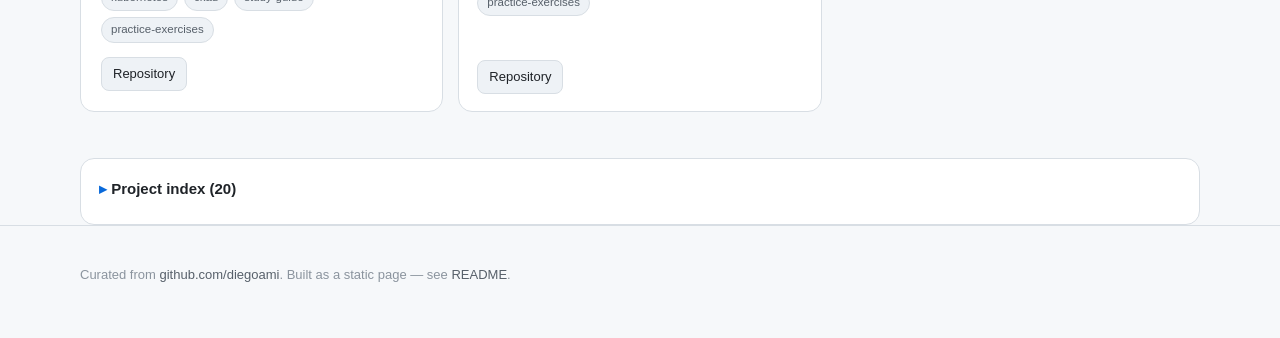
==== commit 4db50a24: "Highlight example CK3 chronicle and add learning resources" ====
--- a/index.html
+++ b/index.html
@@ -58,6 +58,6 @@
     </div>
   </footer>
 
-  <script type="module" src="assets/app.js?v=20261025-links"></script>
+  <script type="module" src="assets/app.js?v=20261025-learning"></script>
 </body>
 </html>
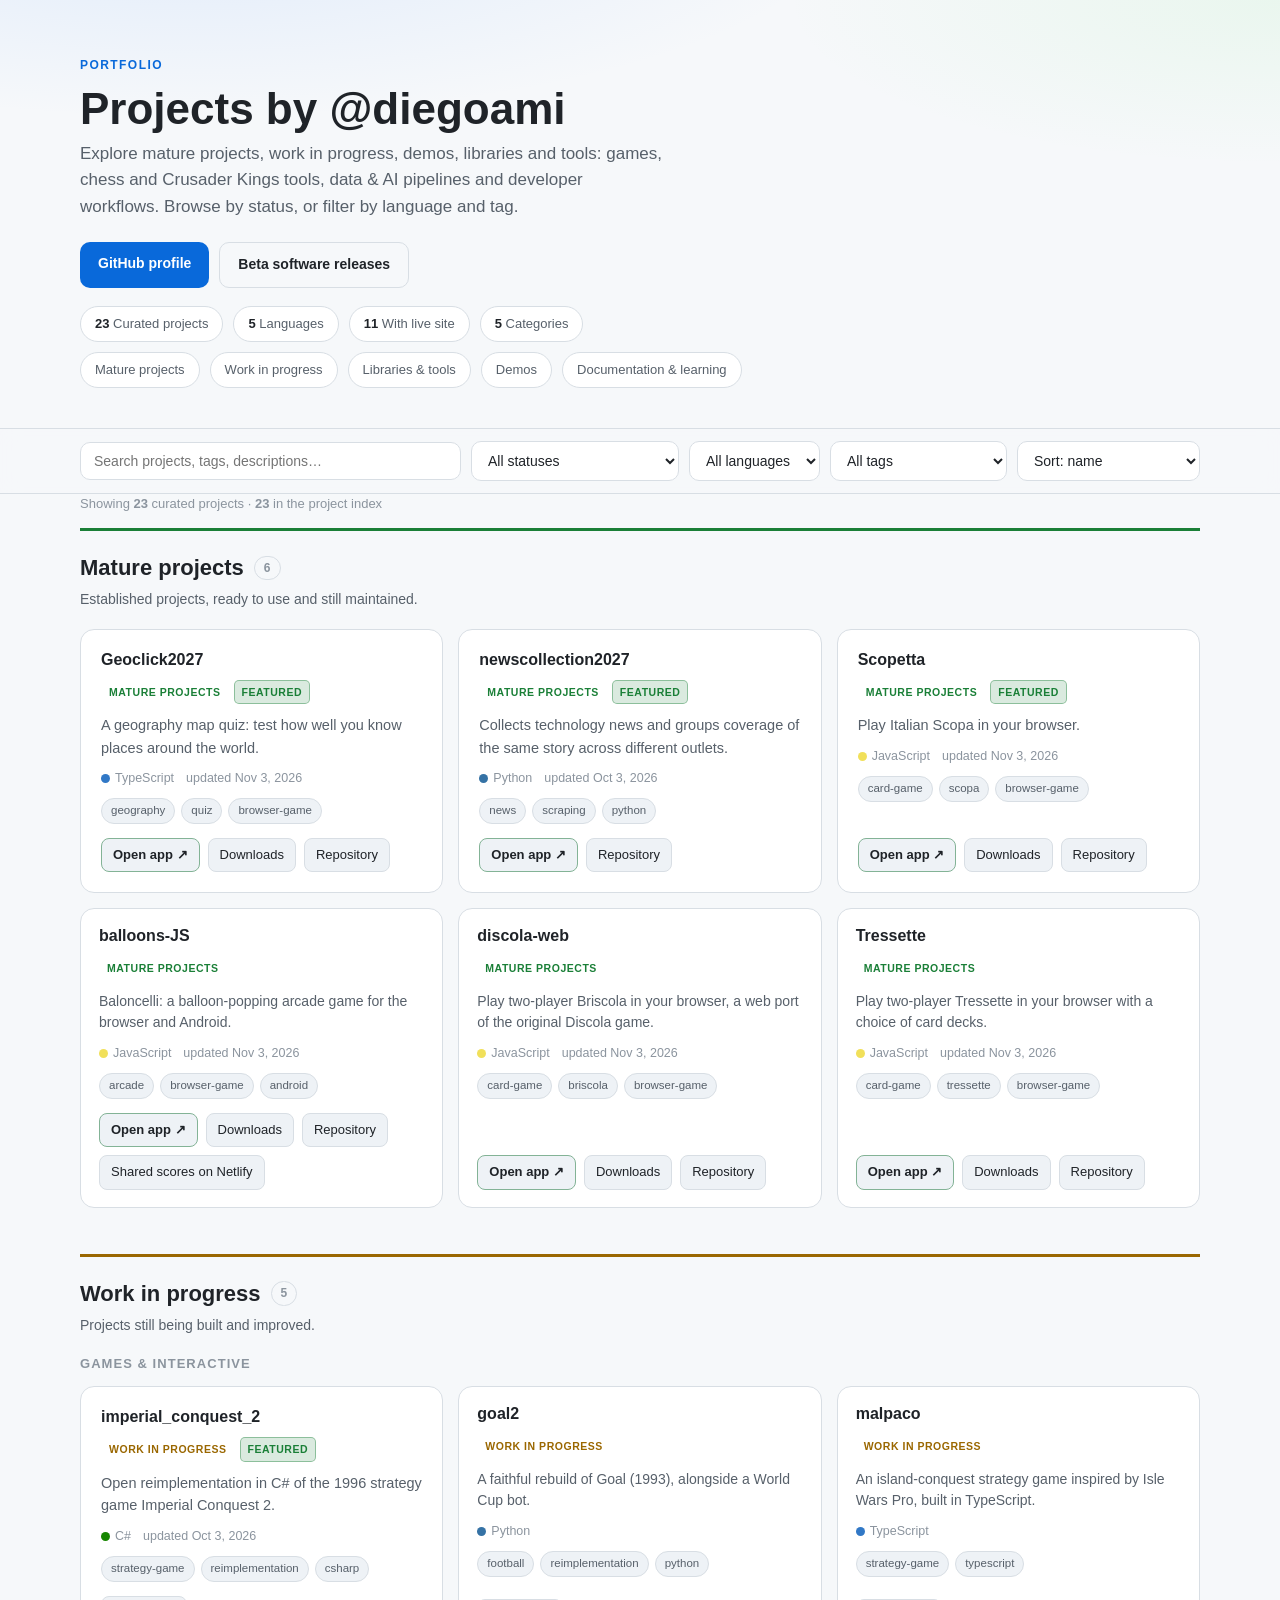
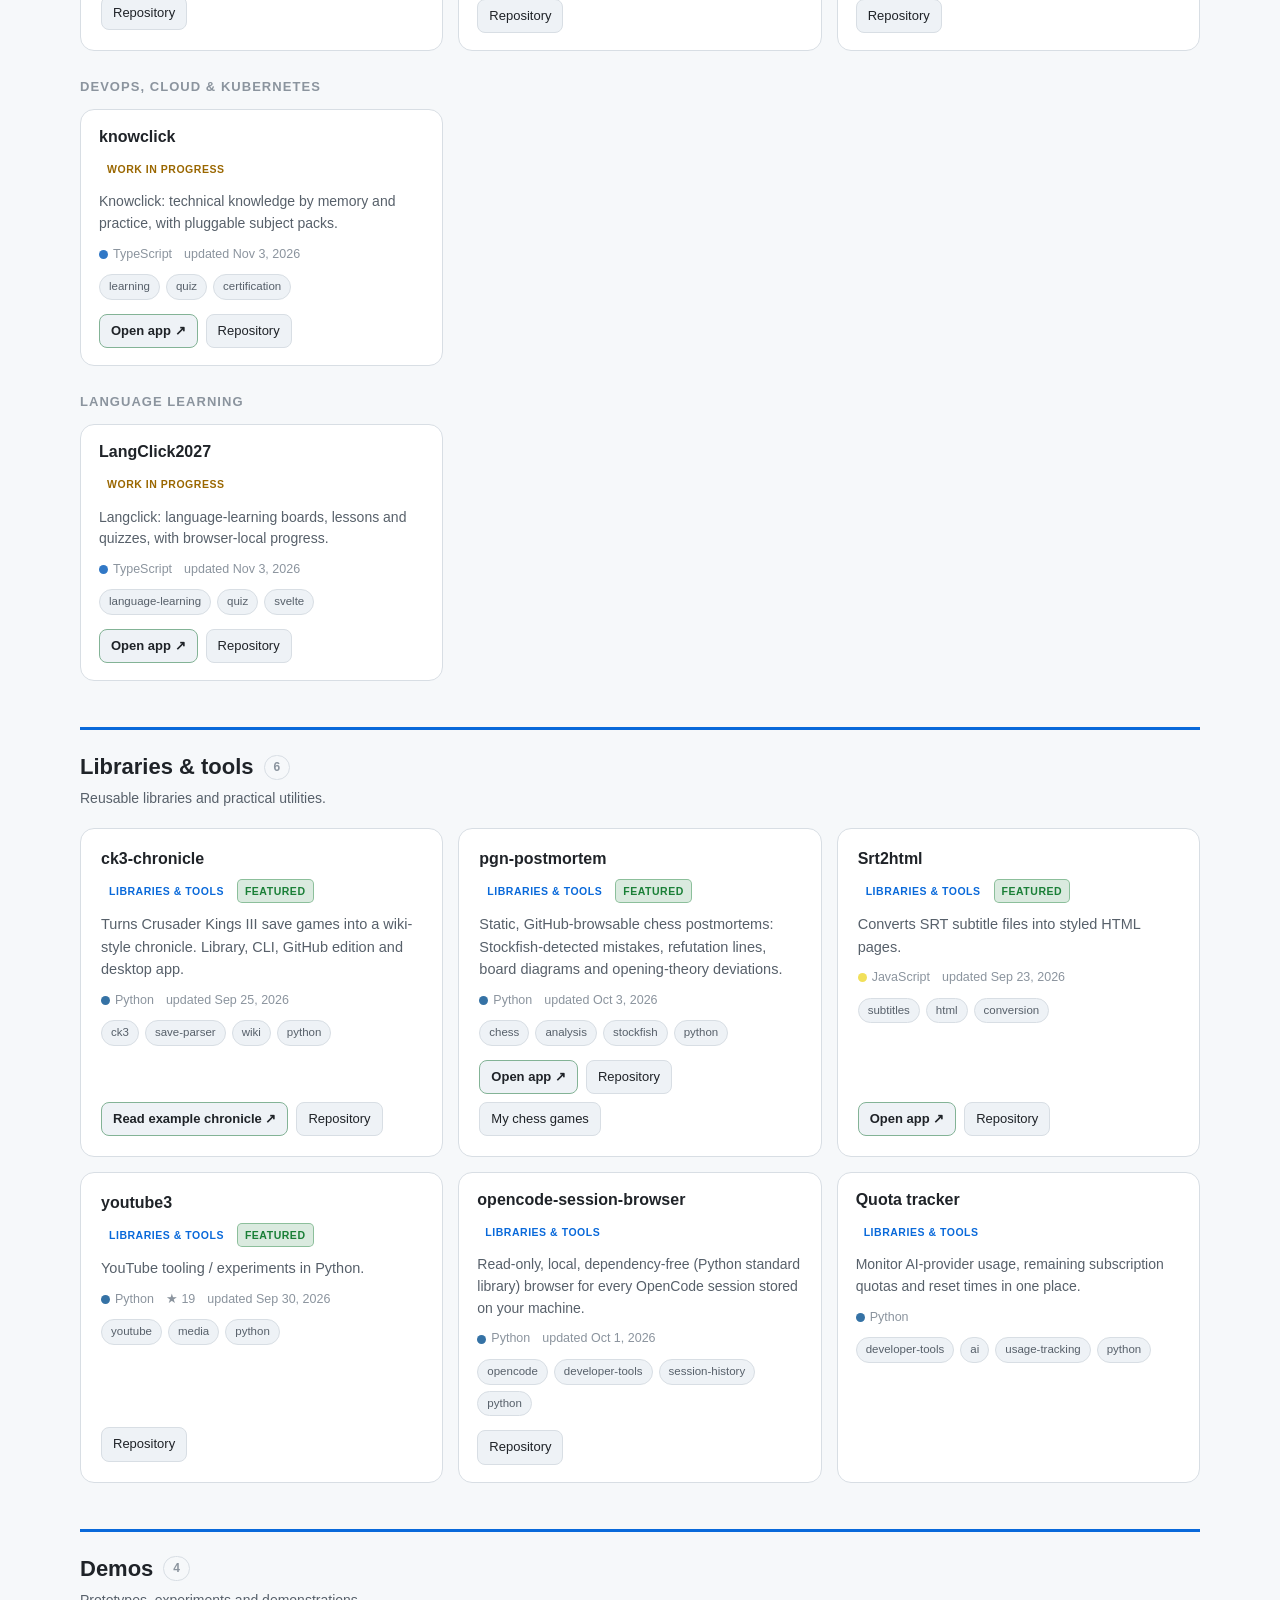
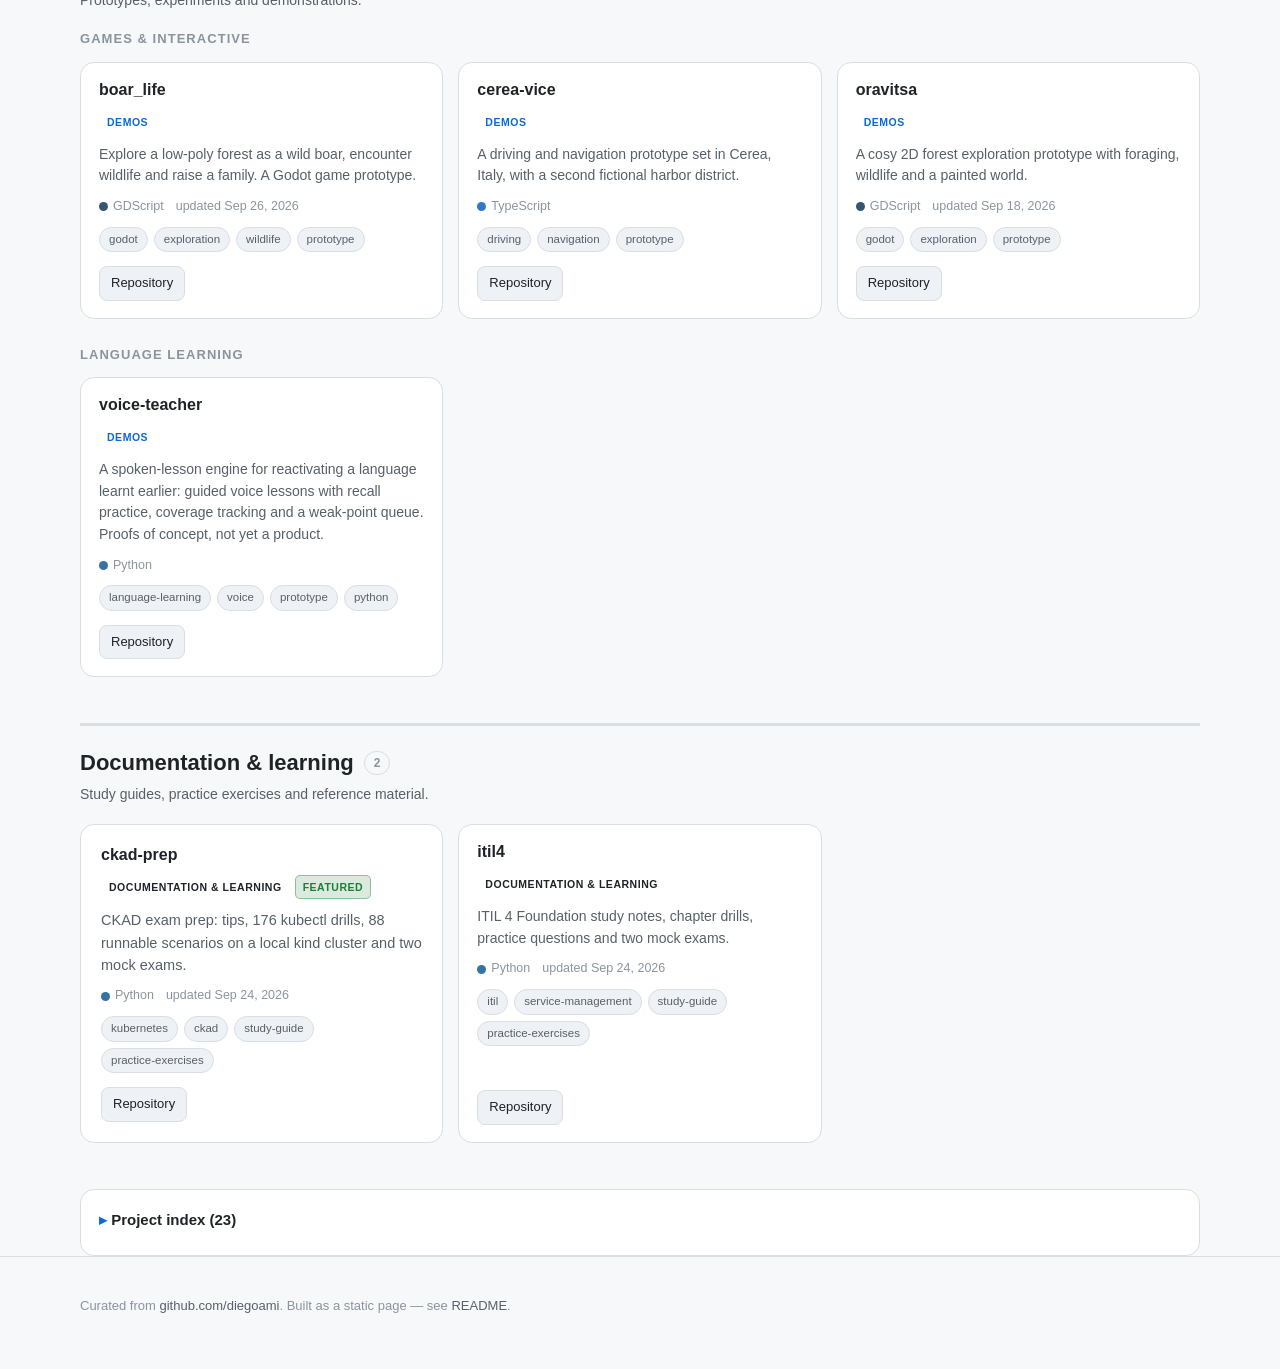
==== commit 1f066585: "Publish home and add the learning apps before tools" ====
--- a/index.html
+++ b/index.html
@@ -58,6 +58,6 @@
     </div>
   </footer>
 
-  <script type="module" src="assets/app.js?v=20261025-learning"></script>
+  <script type="module" src="assets/app.js?v=20261103-home"></script>
 </body>
 </html>
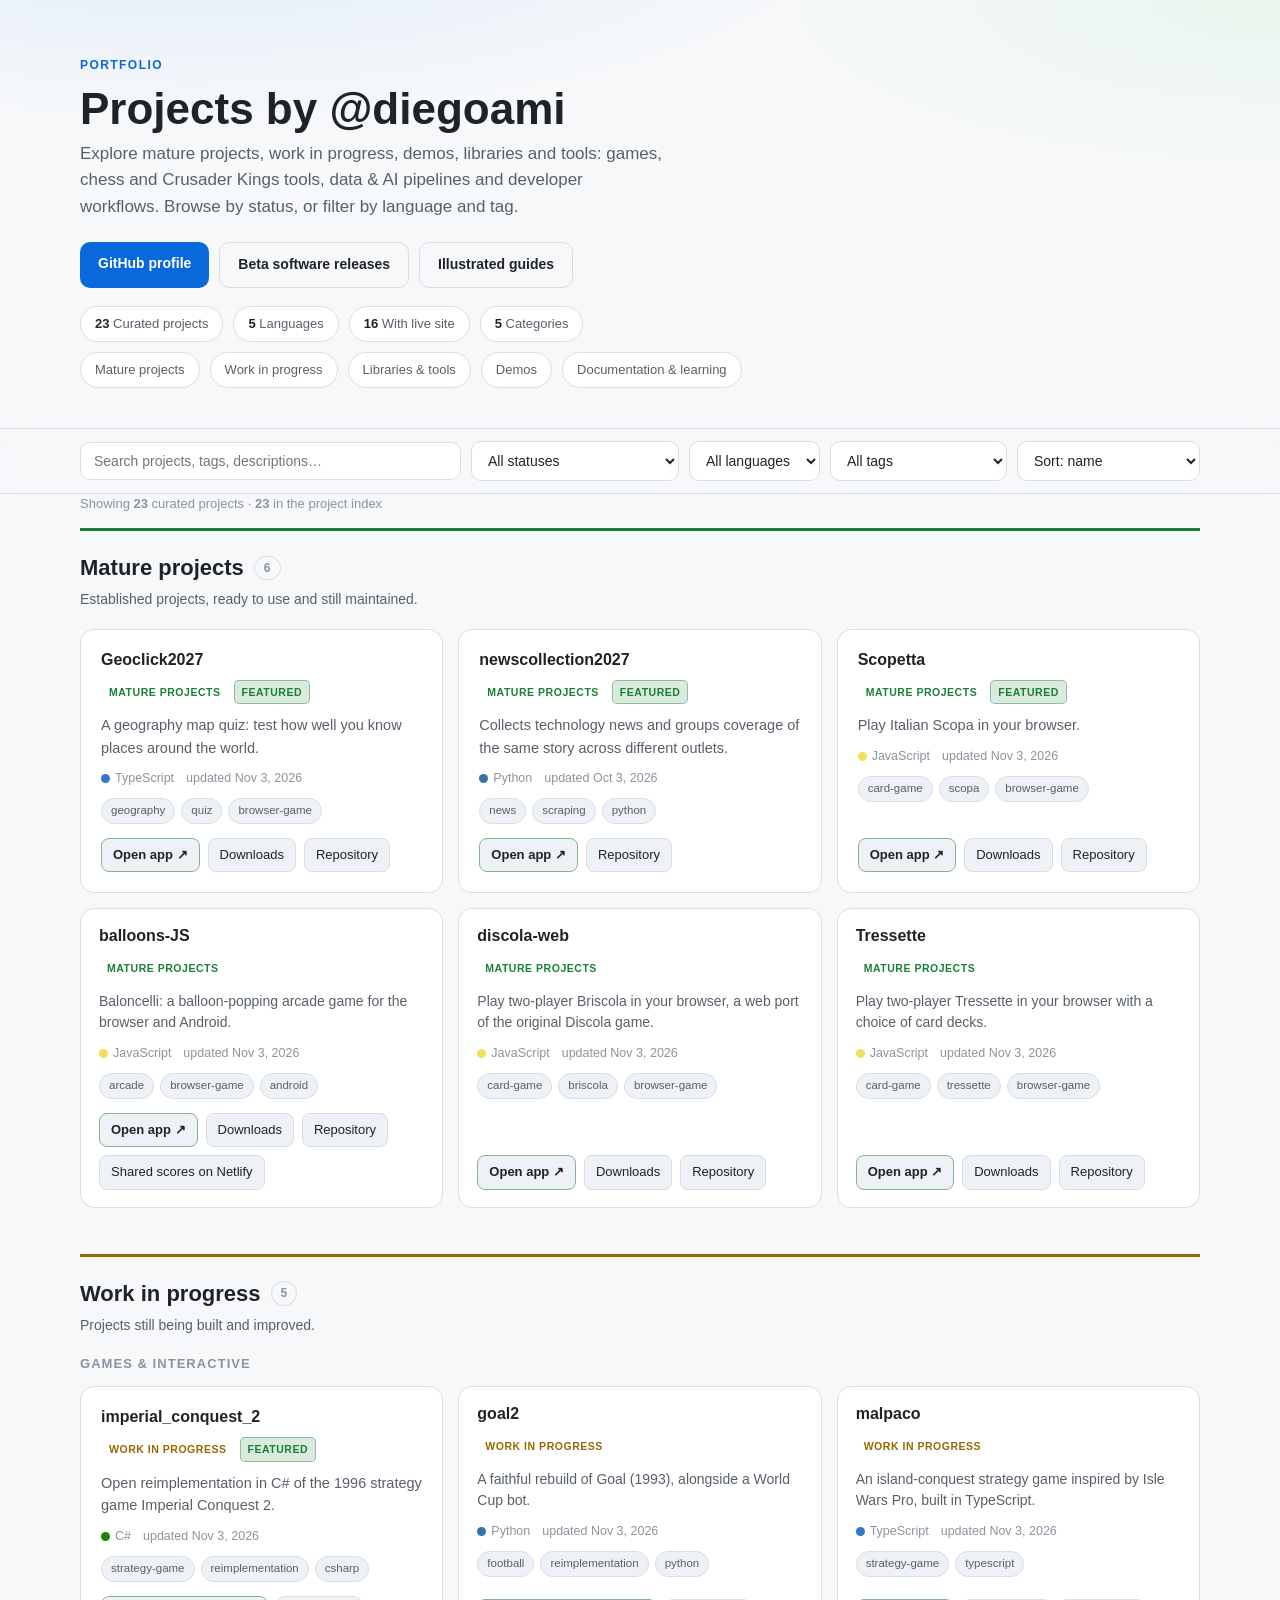
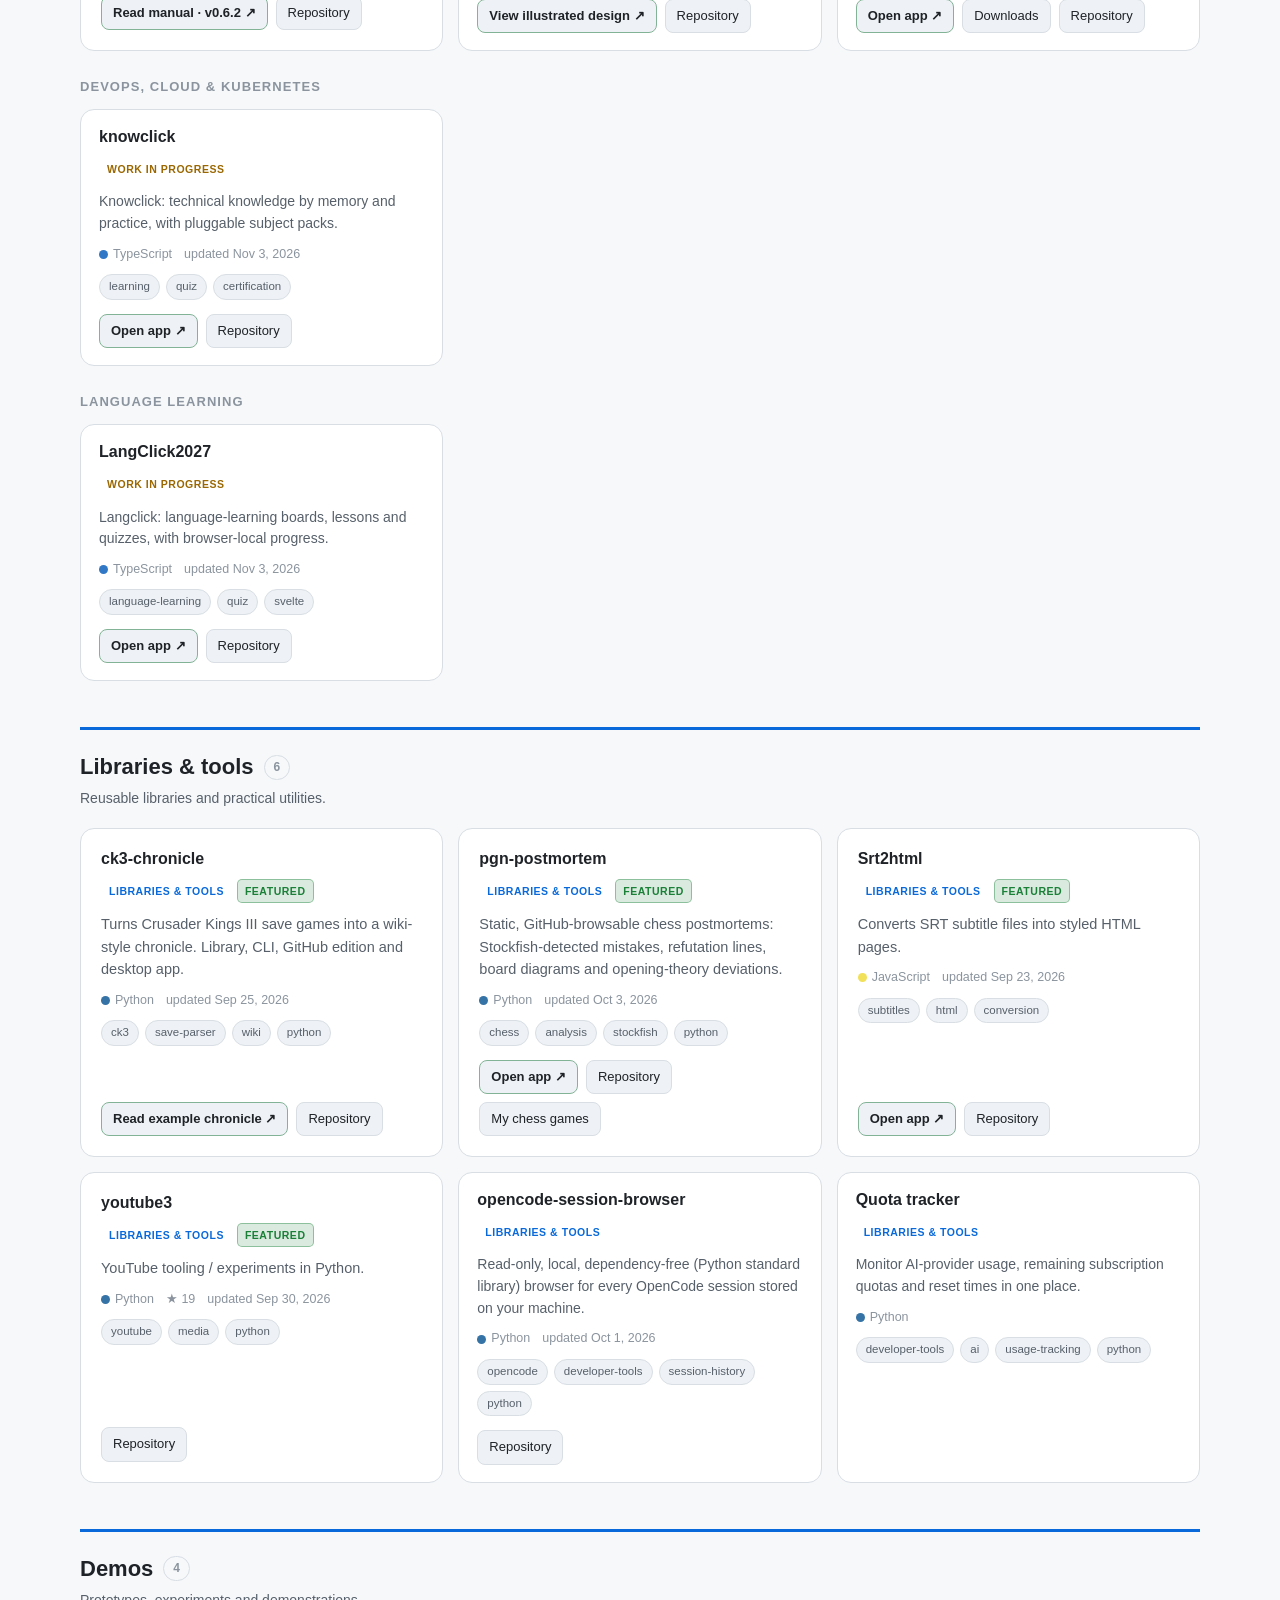
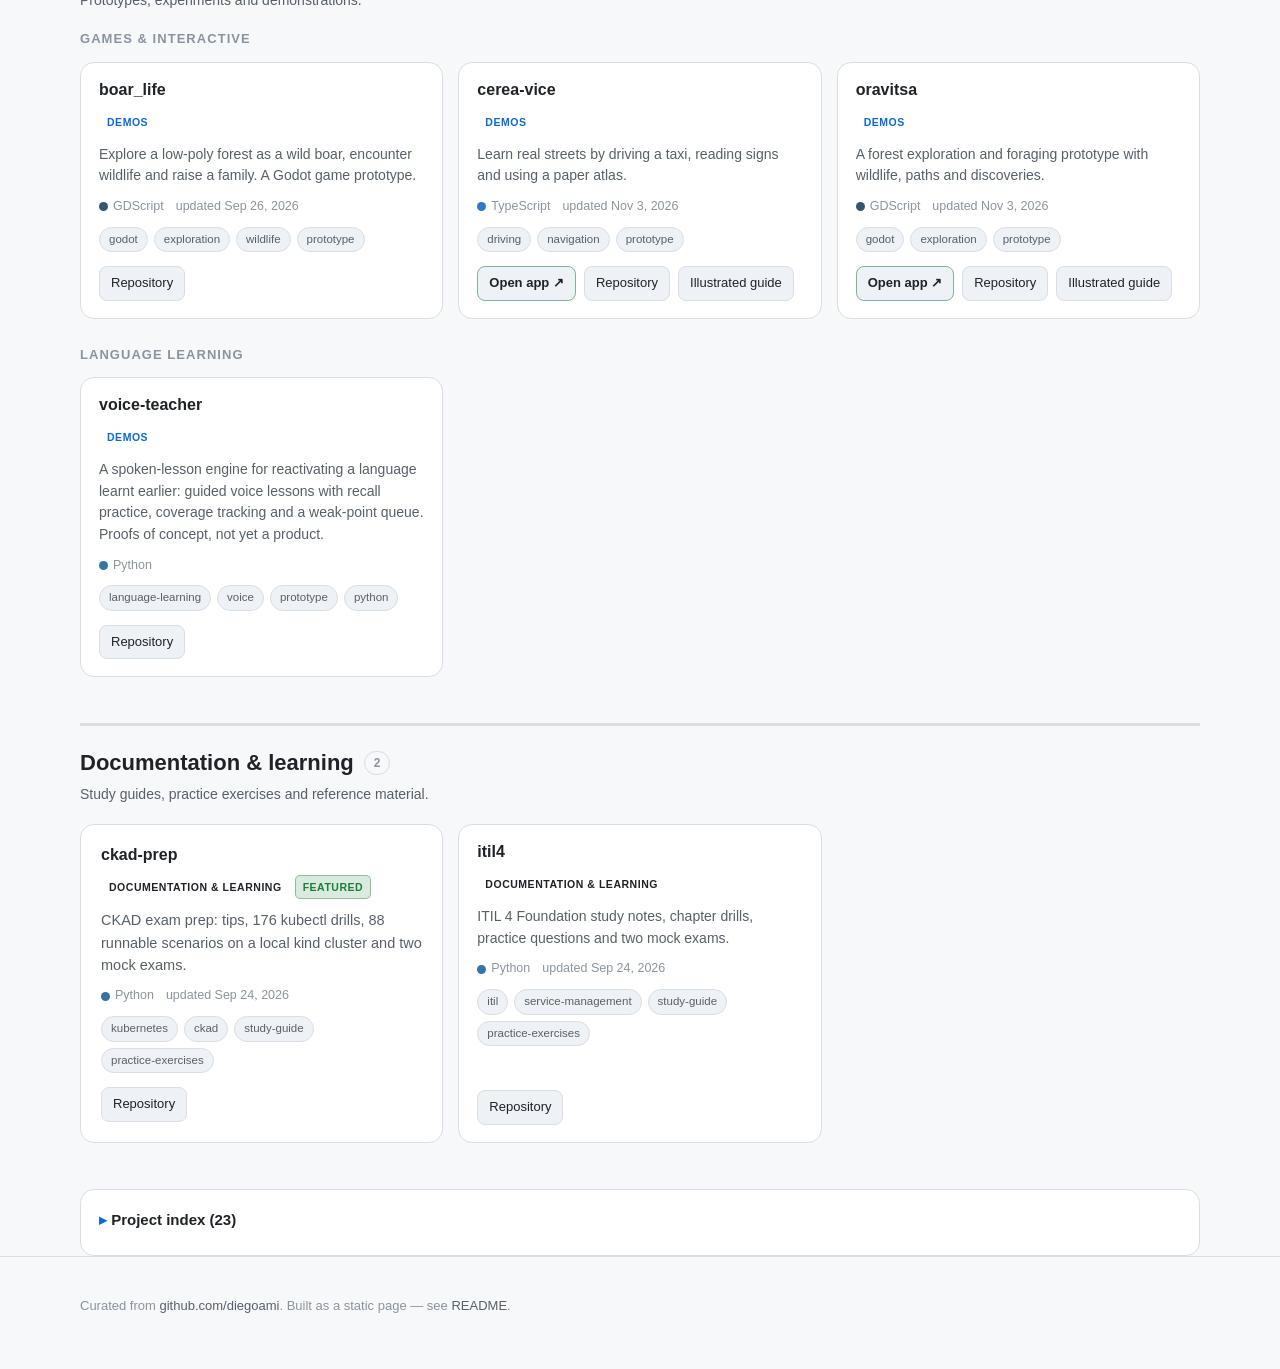
==== commit 0dd5ed71: "Add four illustrated project destinations" ====
--- a/index.html
+++ b/index.html
@@ -25,6 +25,7 @@
       <div class="hero-actions">
         <a class="btn" href="https://github.com/diegoami" target="_blank" rel="noopener">GitHub profile</a>
         <a class="btn ghost" href="releases.html">Beta software releases</a>
+        <a class="btn ghost" href="guides/">Illustrated guides</a>
       </div>
       <div class="stats" id="stats"></div>
       <nav class="stats" id="nav" style="margin-top:10px" aria-label="Project categories"></nav>
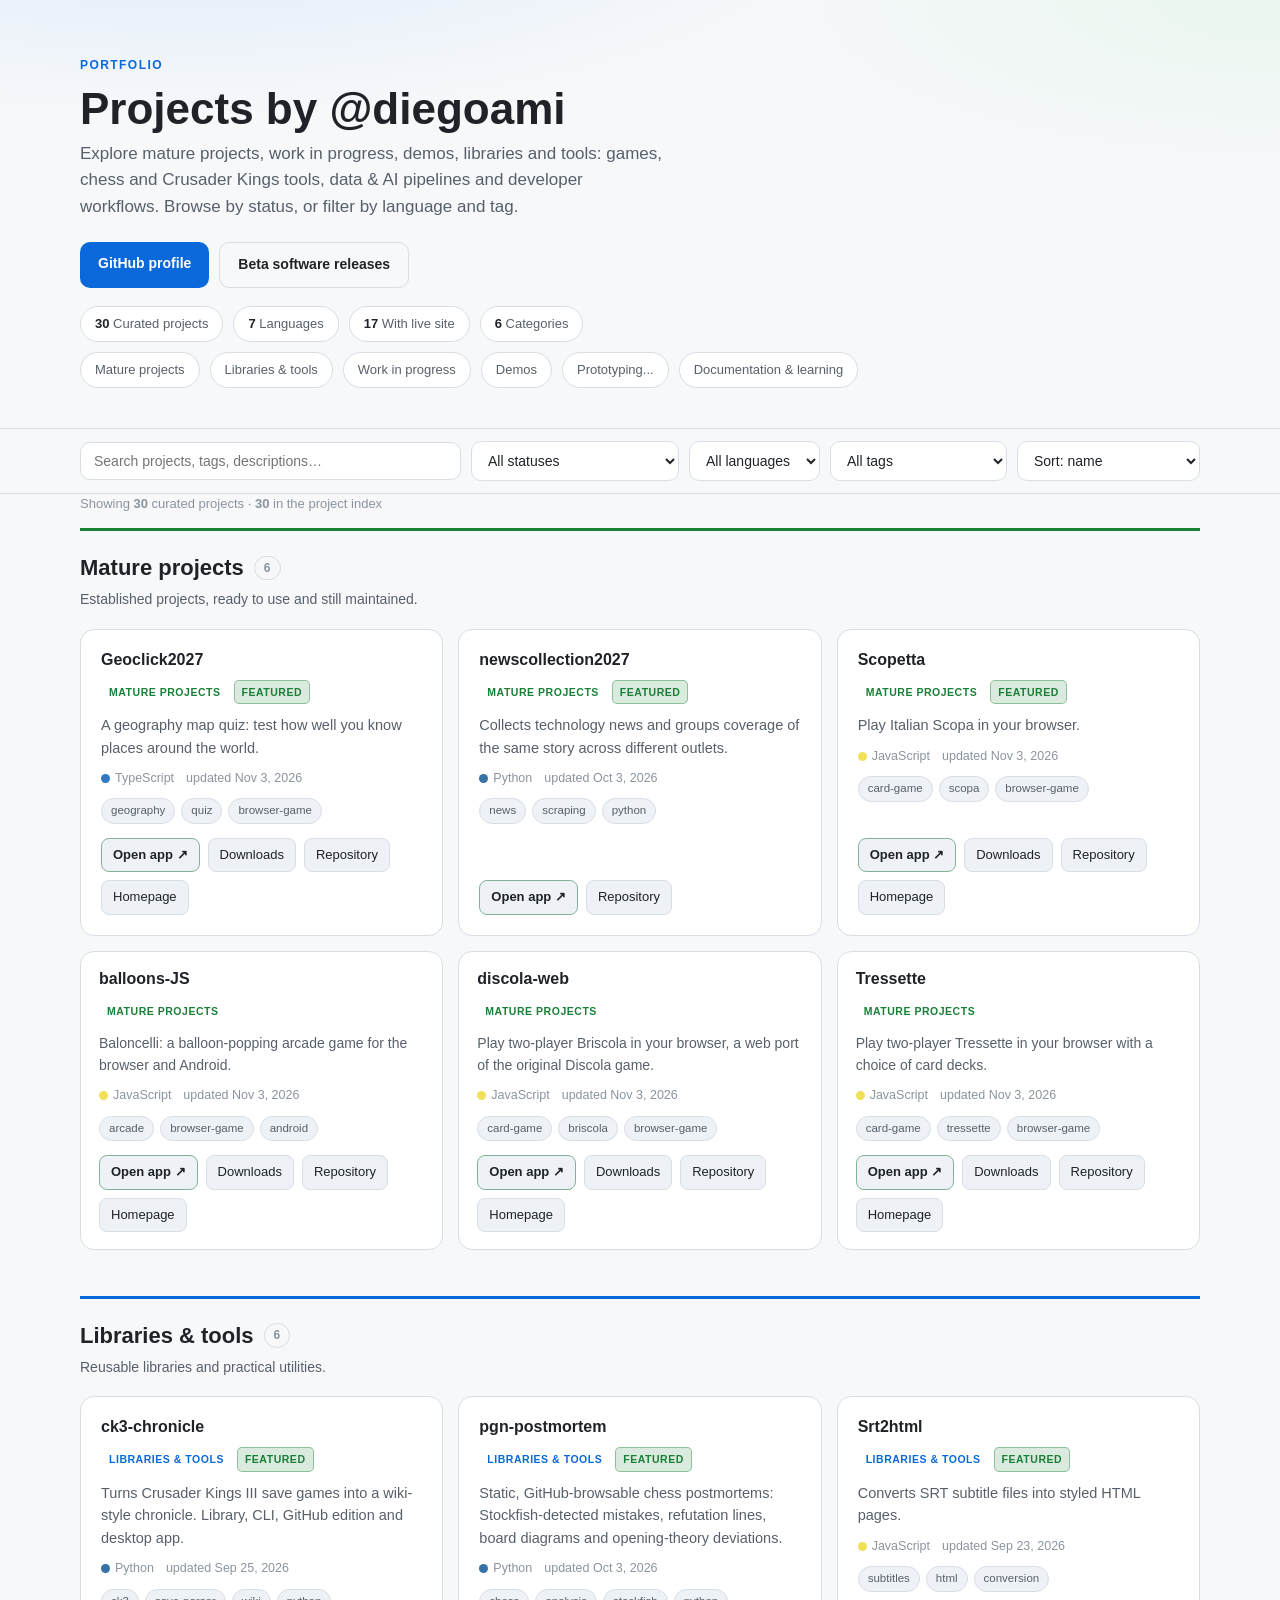
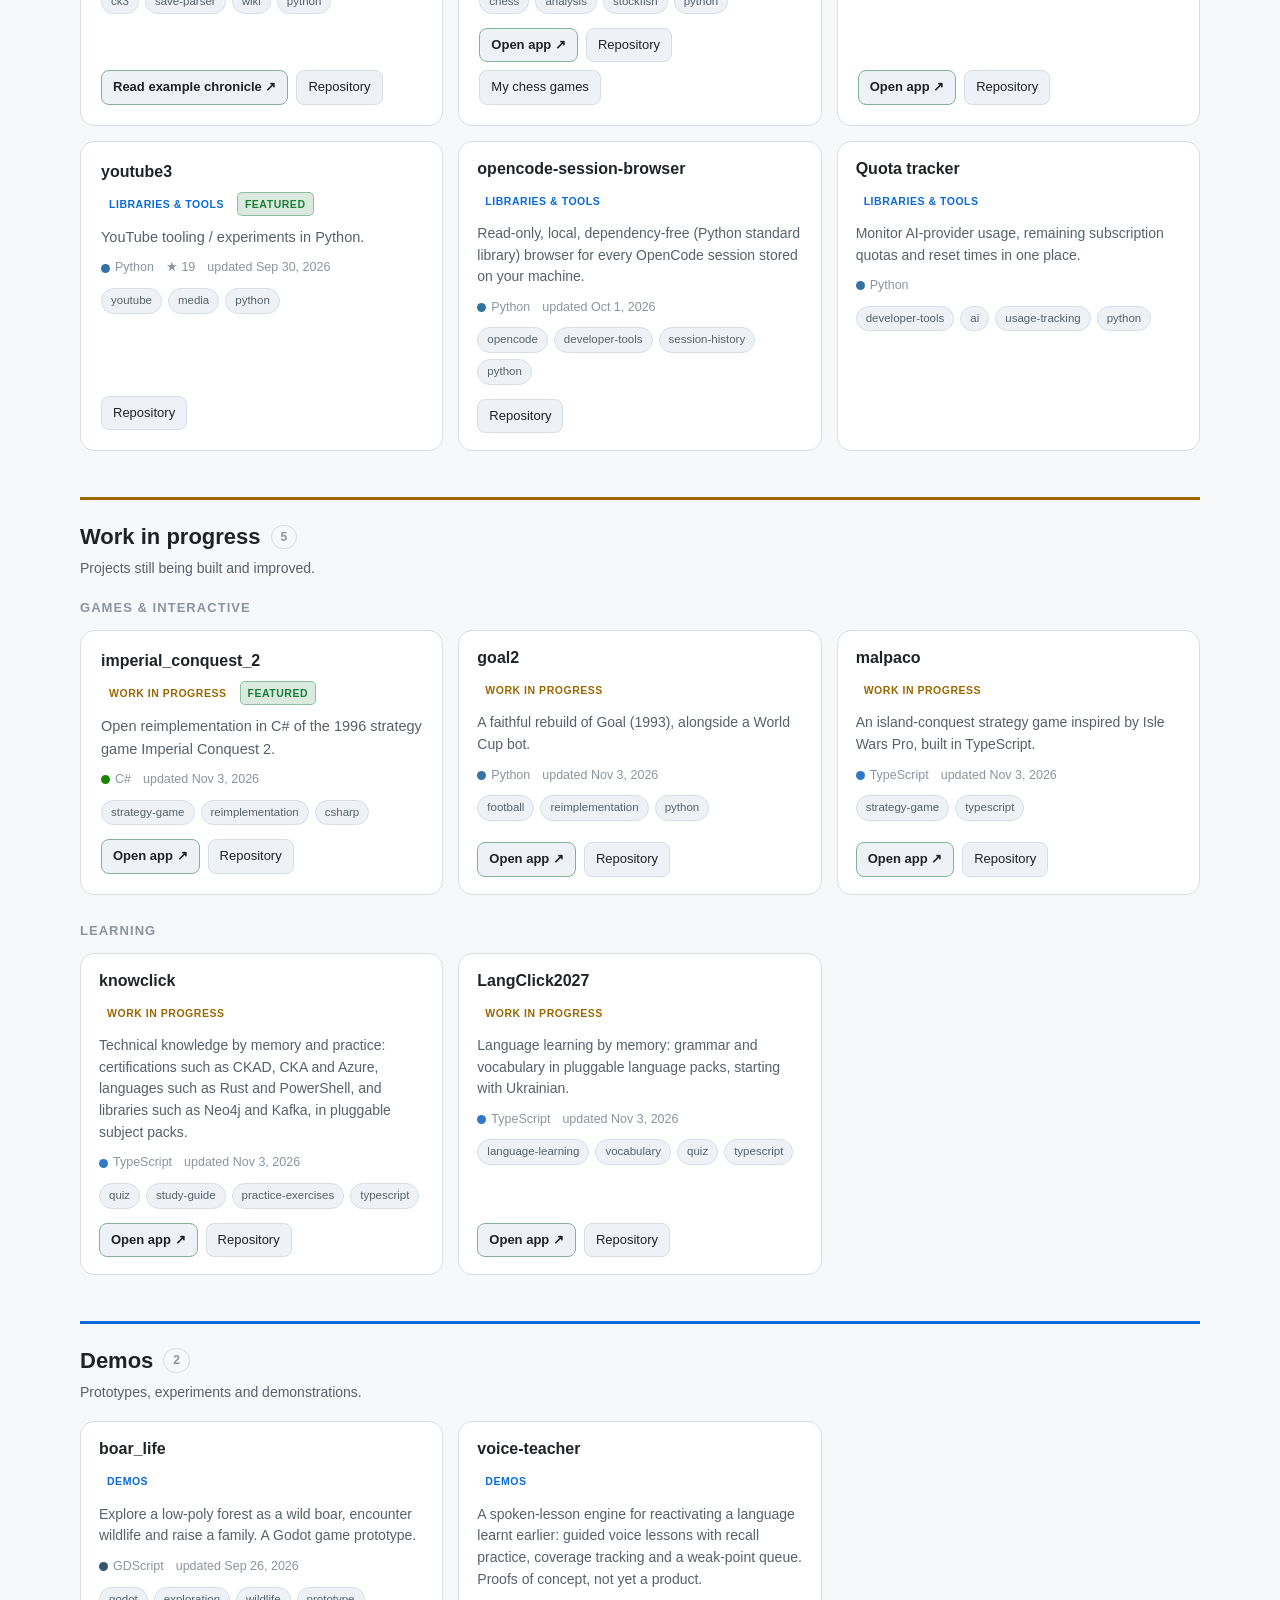
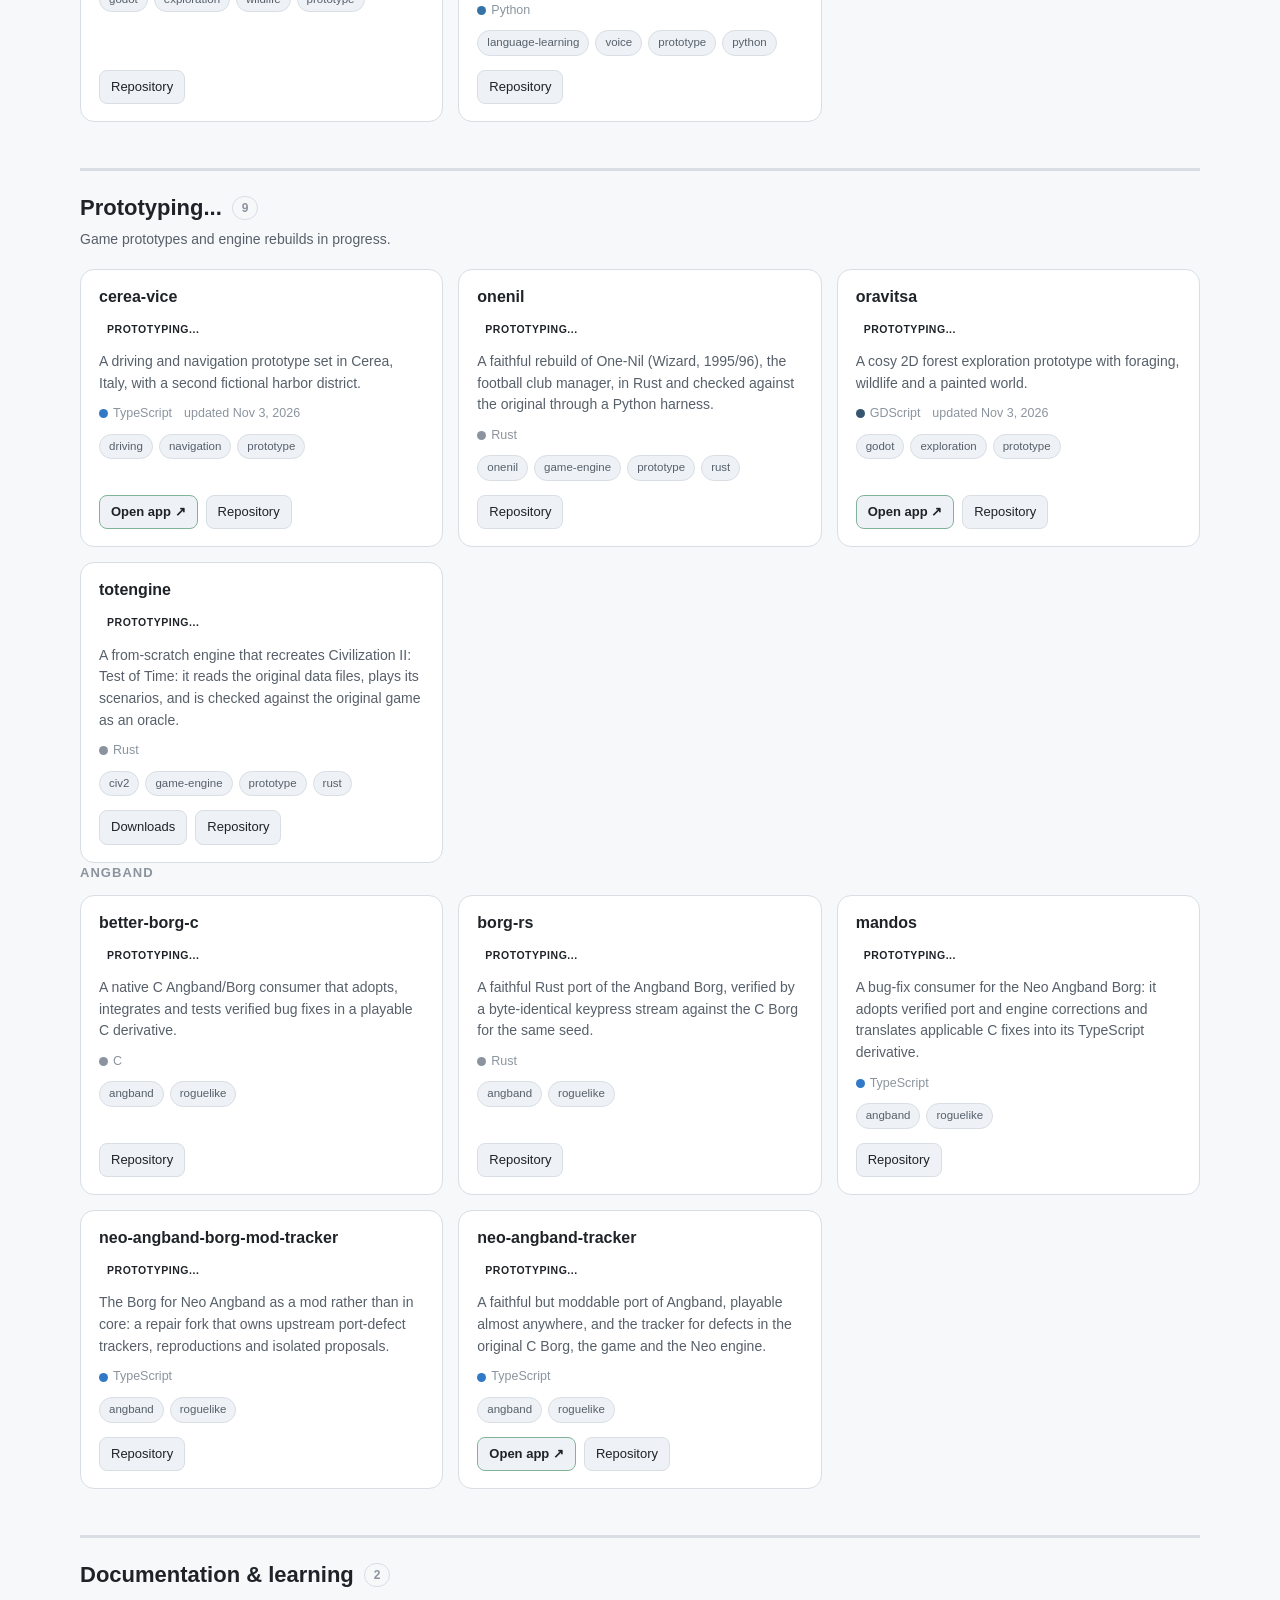
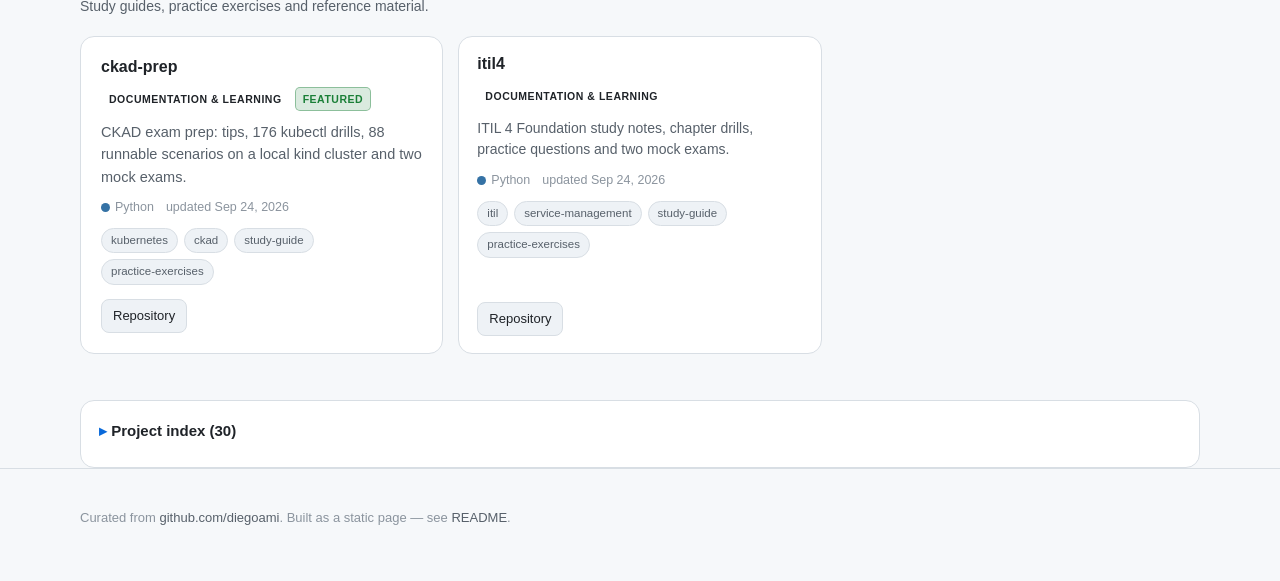
==== commit bd2fe1fa: "Group the new projects under subjects and a Prototyping group The Work in progress group gains two s" ====
--- a/index.html
+++ b/index.html
@@ -25,7 +25,6 @@
       <div class="hero-actions">
         <a class="btn" href="https://github.com/diegoami" target="_blank" rel="noopener">GitHub profile</a>
         <a class="btn ghost" href="releases.html">Beta software releases</a>
-        <a class="btn ghost" href="guides/">Illustrated guides</a>
       </div>
       <div class="stats" id="stats"></div>
       <nav class="stats" id="nav" style="margin-top:10px" aria-label="Project categories"></nav>
@@ -59,6 +58,6 @@
     </div>
   </footer>
 
-  <script type="module" src="assets/app.js?v=20261103-home"></script>
+  <script type="module" src="assets/app.js?v=20261107-subjects"></script>
 </body>
 </html>
